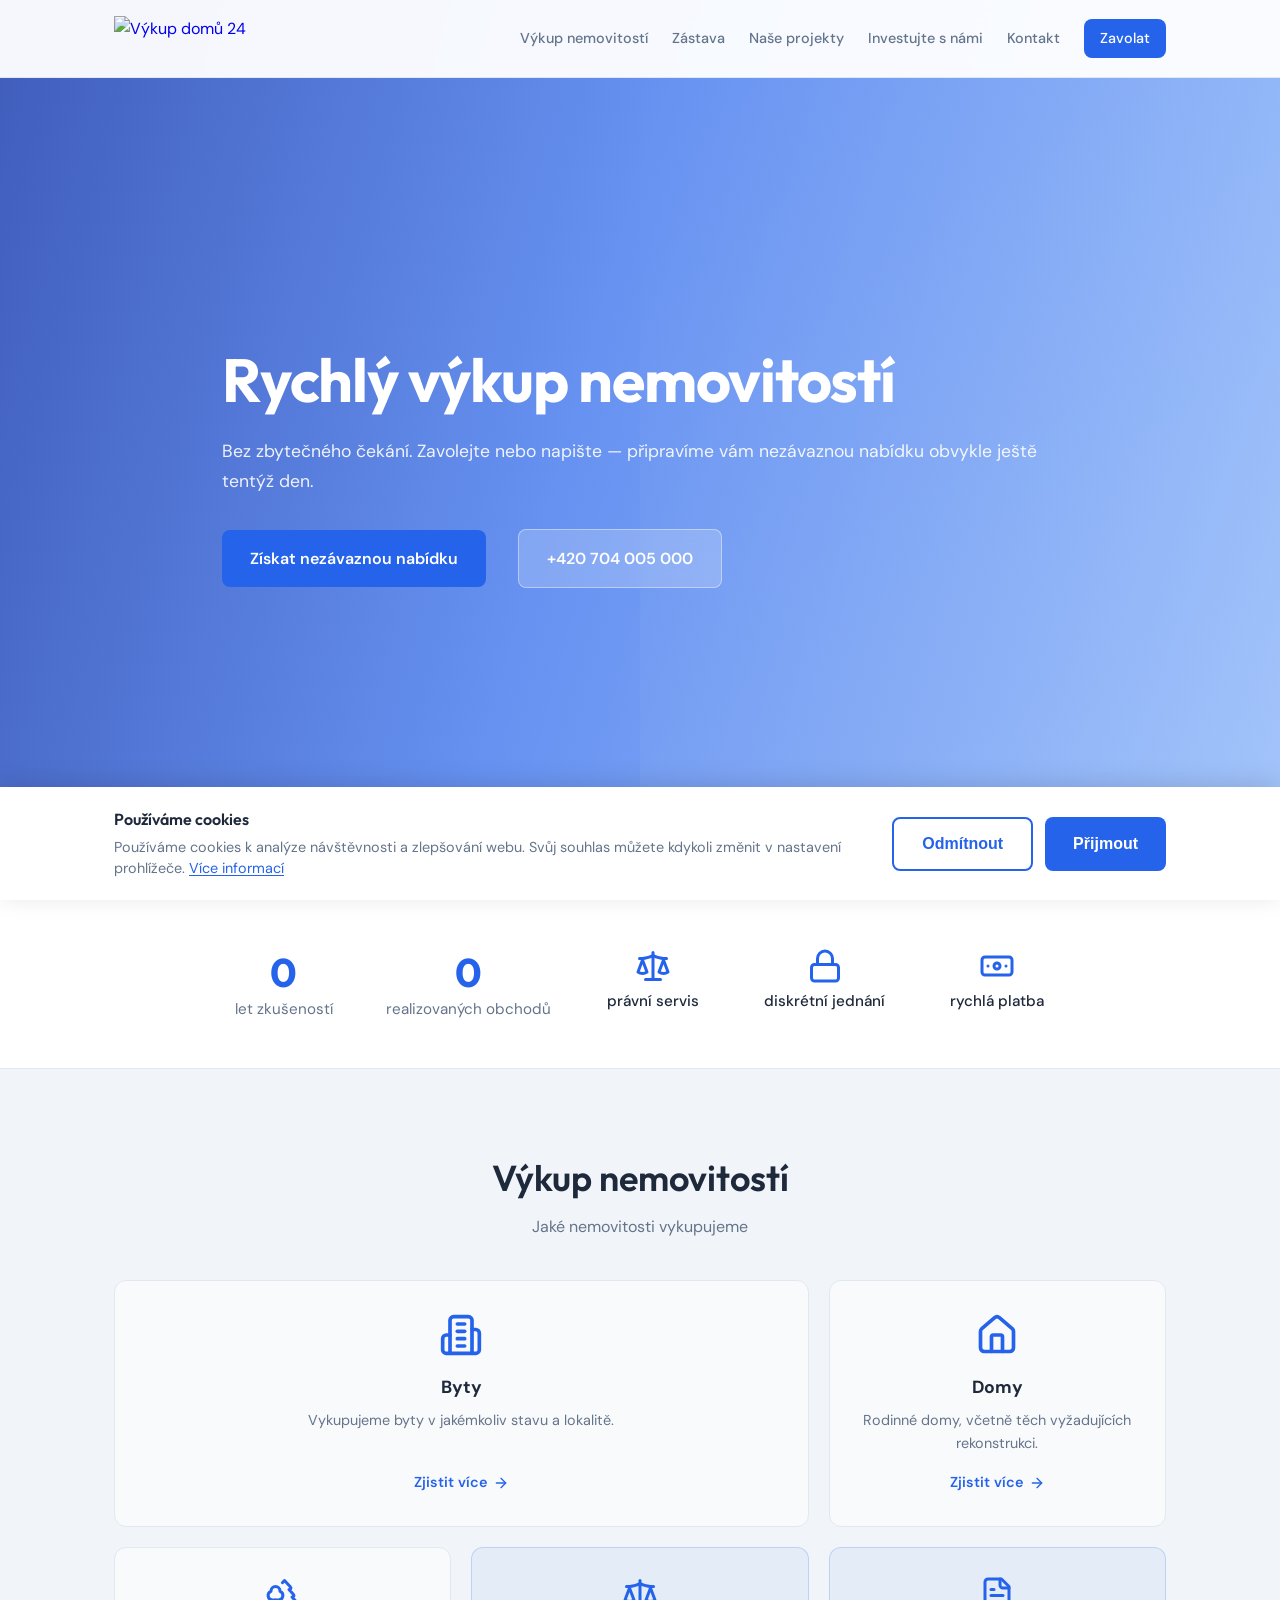
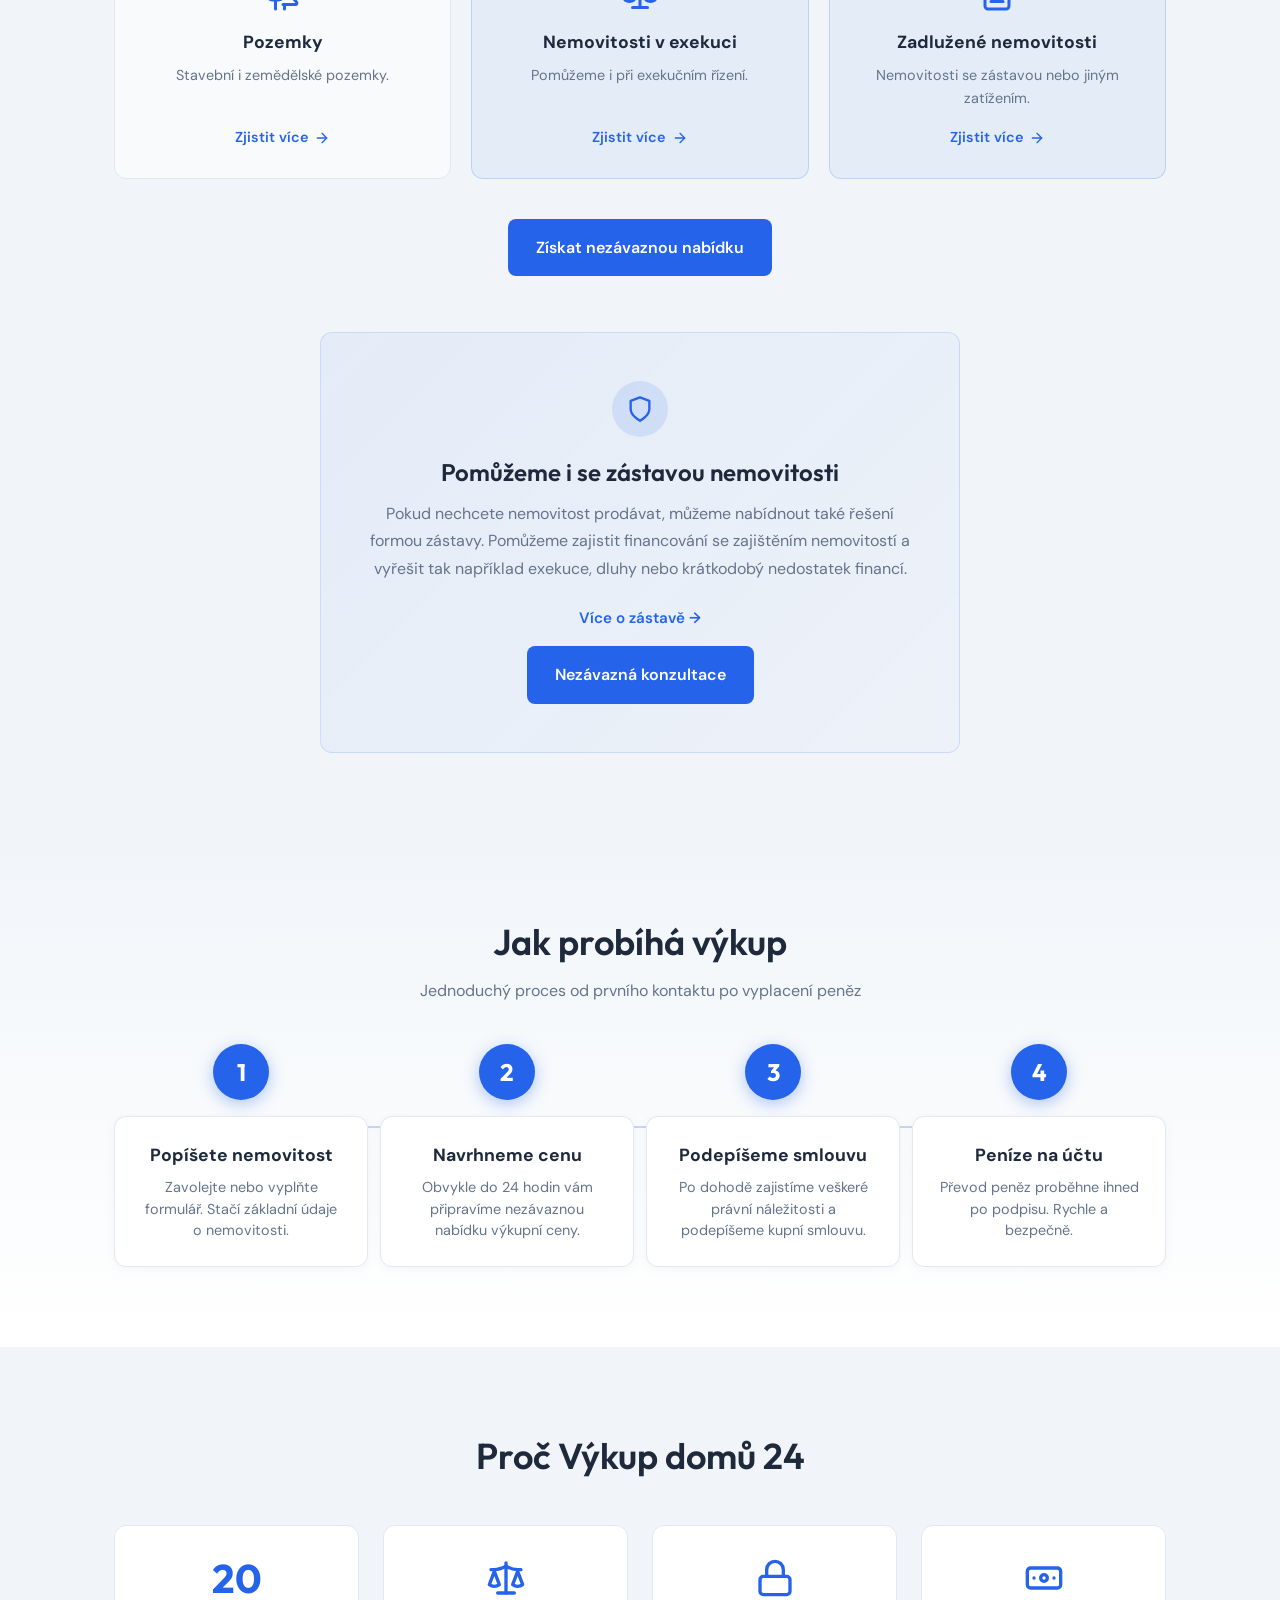
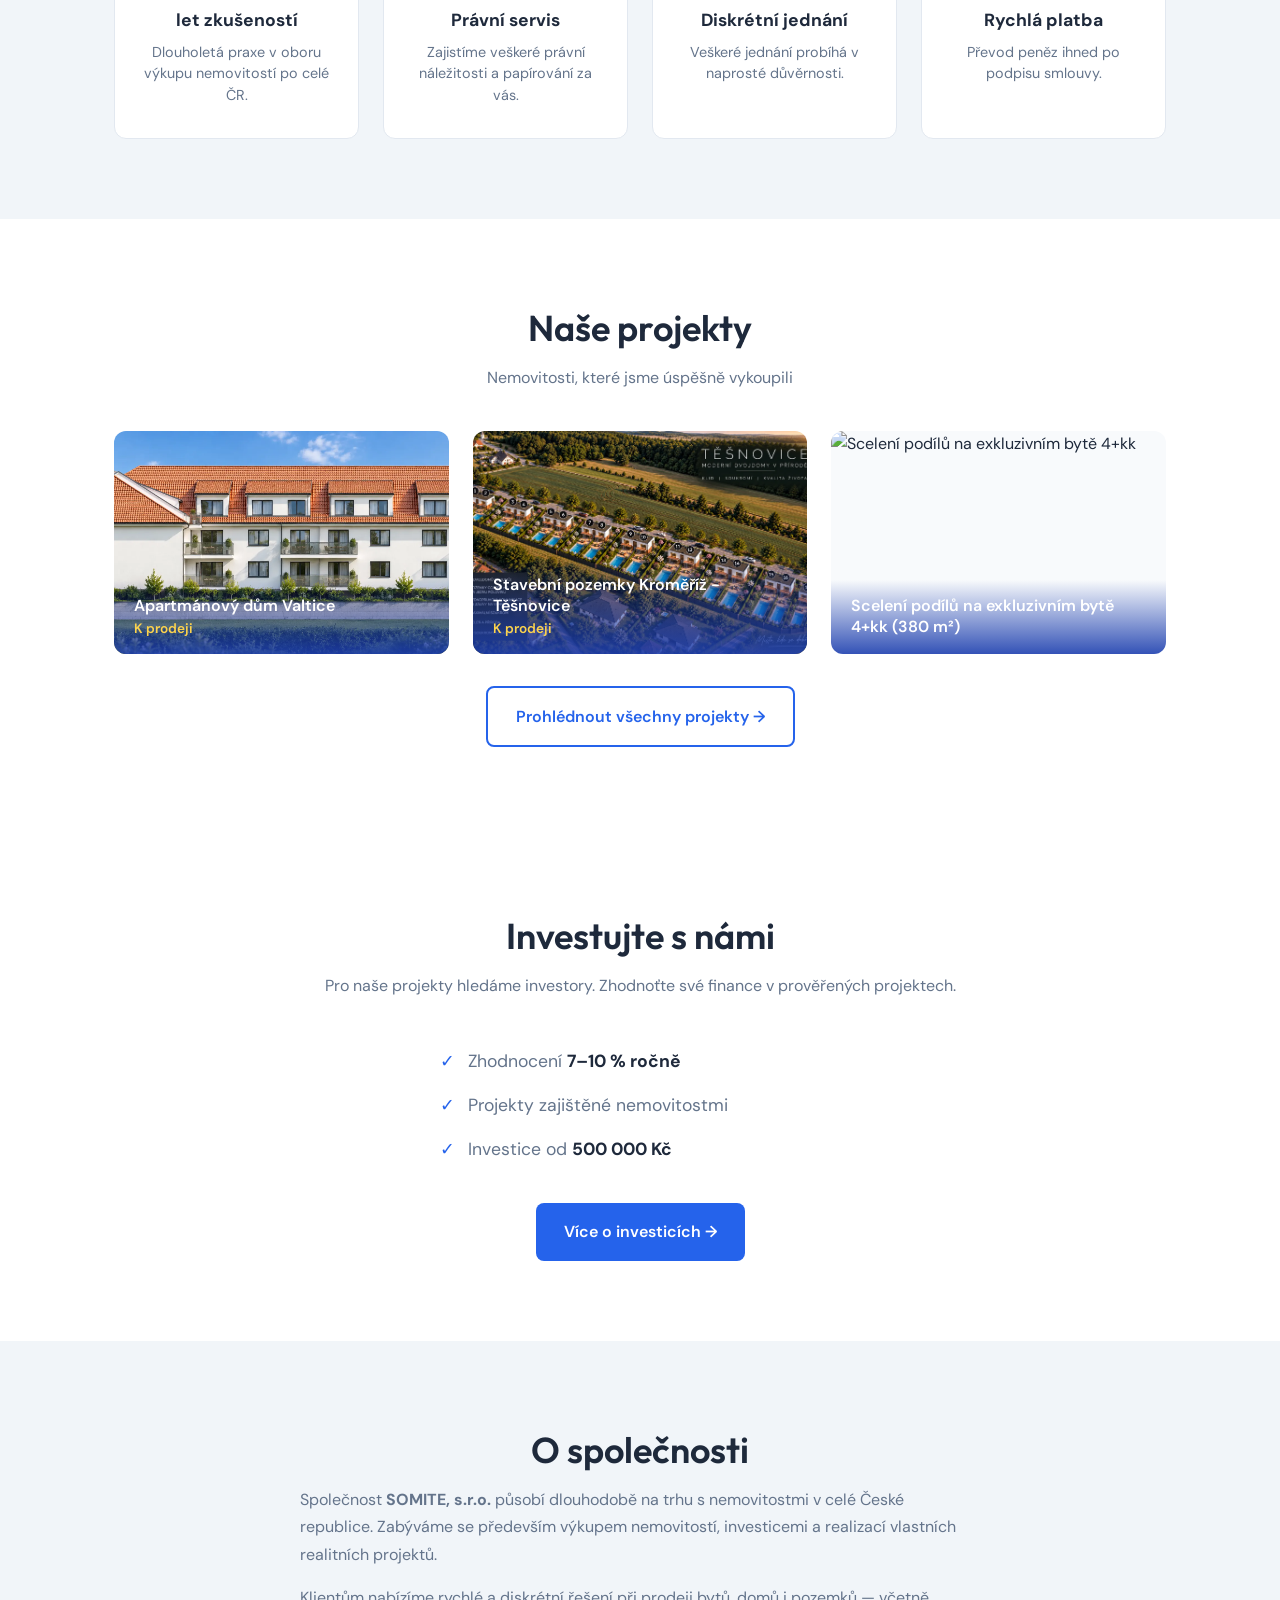
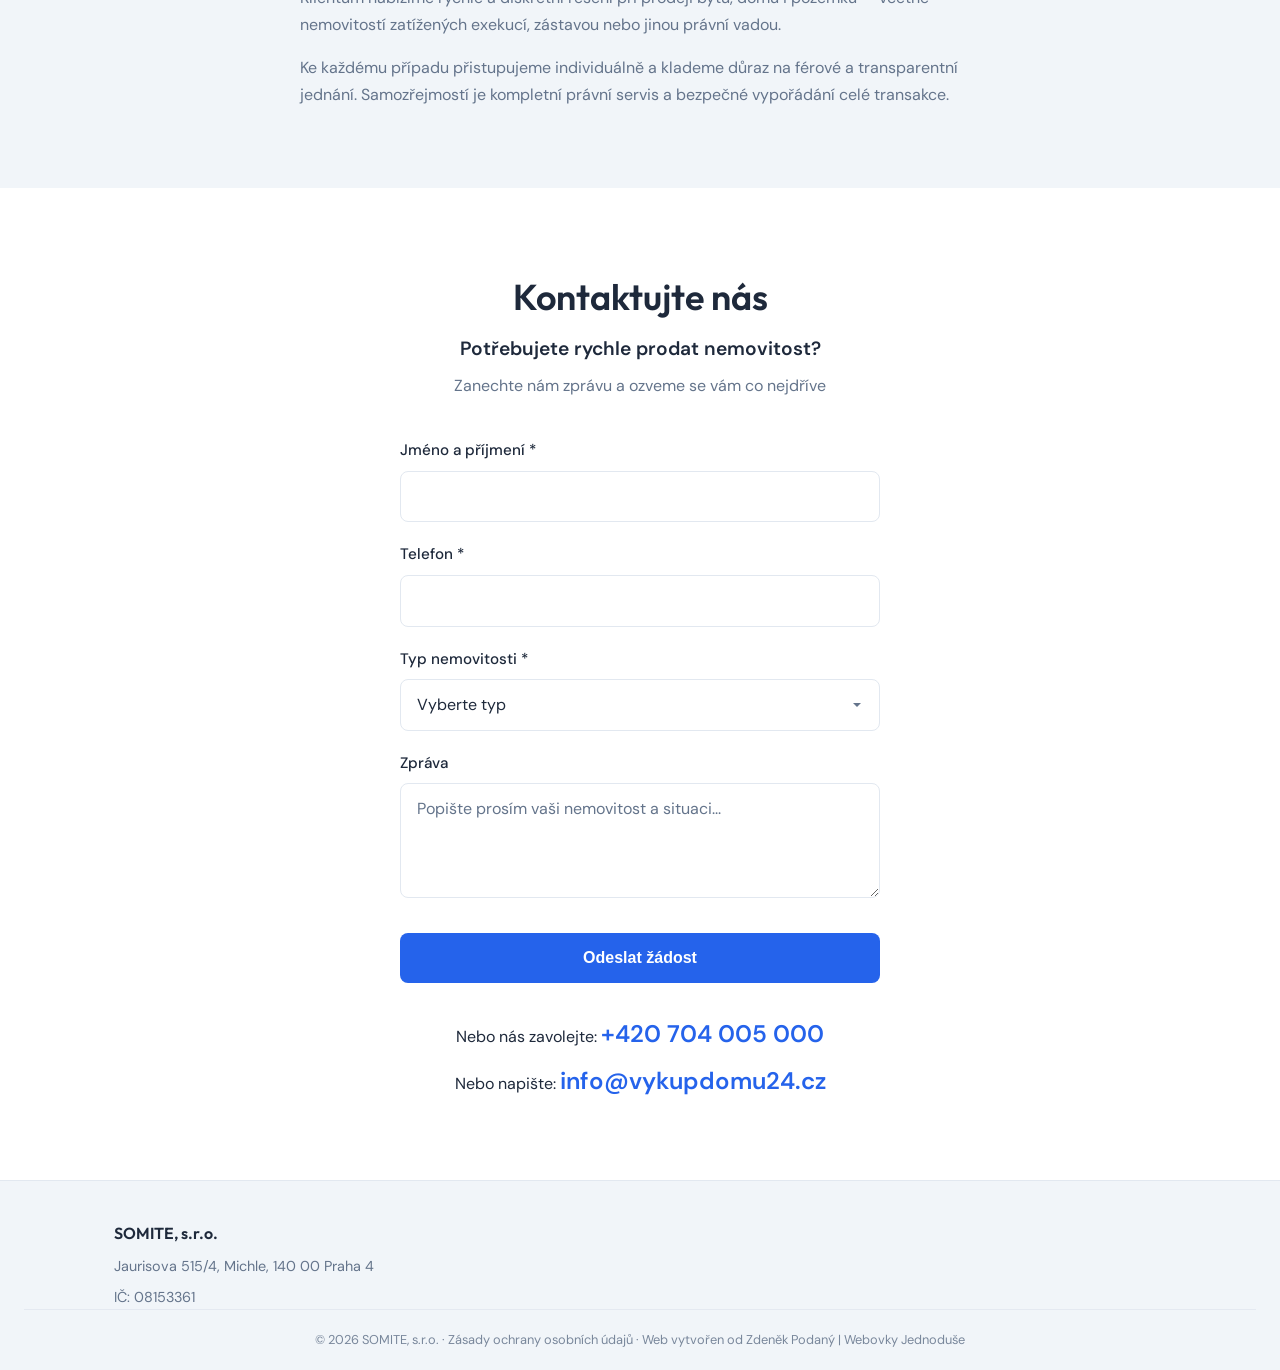
==== index.html @ 60635630 "update new images" ====
<!DOCTYPE html>
<html lang="cs">
<head>
    <meta charset="UTF-8">
    <meta name="viewport" content="width=device-width, initial-scale=1.0">
    <!-- Google tag (gtag.js) -->
    <script async src="https://www.googletagmanager.com/gtag/js?id=G-JQGGBW0WTH"></script>
    <script>
      window.dataLayer = window.dataLayer || [];
      function gtag(){dataLayer.push(arguments);}
      gtag('consent', 'default', { 'analytics_storage': 'denied' });
      gtag('js', new Date());
      gtag('config', 'G-JQGGBW0WTH');
    </script>
    <title>Rychlý výkup nemovitostí | Výkup domů 24</title>
    <meta name="description" content="Rychlý výkup nemovitostí včetně bytů, domů a pozemků. Pomůžeme i s exekucí, zástavou nebo právní vadou. Bez zbytečného čekání. Zavolejte nebo napište — nezávazná nabídka obvykle tentýž den.">
    <meta property="og:type" content="website">
    <meta property="og:title" content="Rychlý výkup nemovitostí | Výkup domů 24">
    <meta property="og:description" content="Rychlý výkup nemovitostí včetně bytů, domů a pozemků. Pomůžeme i s exekucí, zástavou nebo právní vadou. Bez zbytečného čekání.">
    <meta property="og:image" content="https://vykupdomu24.cz/img/og-img-homepage.jpg">
    <meta property="og:url" content="https://vykupdomu24.cz/">
    <meta property="og:site_name" content="Výkup domů 24">
    <meta property="og:locale" content="cs_CZ">
    <link rel="canonical" href="https://vykupdomu24.cz/">
    <link rel="sitemap" type="application/xml" title="Sitemap" href="https://vykupdomu24.cz/sitemap.xml">
    <meta name="robots" content="index, follow">
    <meta name="theme-color" content="#2563eb">
    <meta name="twitter:card" content="summary_large_image">
    <meta name="twitter:title" content="Rychlý výkup nemovitostí | Výkup domů 24">
    <meta name="twitter:description" content="Rychlý výkup nemovitostí včetně bytů, domů a pozemků. Pomůžeme i s exekucí, zástavou nebo právní vadou.">
    <link rel="icon" type="image/svg+xml" href="icon.svg">
    <link rel="icon" type="image/x-icon" href="favicon.ico">
    <link rel="apple-touch-icon" href="apple-touch-icon.png">
    <link rel="preconnect" href="https://fonts.googleapis.com">
    <link rel="preconnect" href="https://fonts.gstatic.com" crossorigin>
    <link href="https://fonts.googleapis.com/css2?family=DM+Sans:ital,opsz,wght@0,9..40,400;0,9..40,500;0,9..40,600;0,9..40,700;1,9..40,400&family=Outfit:wght@500;600;700&display=swap" rel="stylesheet">
    <link rel="stylesheet" href="styles.css">
    <script type="application/ld+json">
    {
        "@context": "https://schema.org",
        "@type": "LocalBusiness",
        "name": "SOMITE, s.r.o.",
        "taxID": "08153361",
        "description": "Rychlý výkup nemovitostí včetně bytů, domů a pozemků. Pomůžeme i s exekucí, zástavou nebo právní vadou.",
        "url": "https://vykupdomu24.cz",
        "email": "info@vykupdomu24.cz",
        "telephone": "+420704005000",
        "address": {
            "@type": "PostalAddress",
            "streetAddress": "Jaurisova 515/4, Michle",
            "addressLocality": "Praha 4",
            "postalCode": "140 00",
            "addressCountry": "CZ"
        },
        "areaServed": "CZ",
        "priceRange": "$$"
    }
    </script>
</head>
<body>
    <div class="nav-overlay" aria-hidden="true"></div>
    <header class="header">
        <div class="container">
            <a href="index.html" class="logo"><img src="img/logo.svg" alt="Výkup domů 24" class="logo-img logo-img--desktop"><img src="img/weblogo-mobile.svg" alt="Výkup domů 24" class="logo-img logo-img--mobile"></a>
            <a href="tel:+420739602598" class="nav-phone-mobile" aria-label="Zavolat">Zavolat</a>
            <button class="nav-burger" aria-label="Otevřít menu" aria-expanded="false">
                <span></span>
                <span></span>
                <span></span>
            </button>
            <nav class="nav">
                <a href="#vykup">Výkup nemovitostí</a>
                <a href="zastava.html">Zástava</a>
                <a href="#projekty">Naše projekty</a>
                <a href="investice.html">Investujte s námi</a>
                <a href="#kontakt">Kontakt</a>
                <a href="tel:+420739602598" class="nav-phone">Zavolat</a>
            </nav>
        </div>
    </header>

    <main>
        <section class="hero">
            <div class="hero-overlay"></div>
            <div class="hero-bg-accent"></div>
            <div class="hero-content">
                <h1 class="hero-claim">Rychlý výkup nemovitostí</h1>
                <p class="hero-subtext">Bez zbytečného čekání. Zavolejte nebo napište — připravíme vám nezávaznou nabídku obvykle ještě tentýž den.</p>
                <div class="hero-cta-group">
                    <a href="#kontakt" class="btn btn-primary">Získat nezávaznou nabídku</a>
                    <a href="tel:+420704005000" class="btn btn-secondary">+420 704 005 000</a>
                </div>
            </div>
            <a href="#vykup" class="hero-scroll" aria-label="Přejít dolů">↓</a>
        </section>

        <section class="trust-stats">
            <div class="container">
                <div class="trust-stats-grid">
                    <div class="trust-stat" data-value="20" data-suffix="">
                        <span class="trust-stat-value"><span class="trust-stat-number">0</span></span>
                        <span class="trust-stat-label">let zkušeností</span>
                    </div>
                    <div class="trust-stat" data-value="500+" data-suffix="+">
                        <span class="trust-stat-value"><span class="trust-stat-number">0</span><span class="trust-stat-suffix"></span></span>
                        <span class="trust-stat-label">realizovaných obchodů</span>
                    </div>
                    <div class="trust-stat trust-stat--icon">
                        <span class="trust-stat-icon"><svg xmlns="http://www.w3.org/2000/svg" width="24" height="24" viewBox="0 0 24 24" fill="none" stroke="currentColor" stroke-width="2" stroke-linecap="round" stroke-linejoin="round"><path d="m16 16 3-8 3 8c-.87.65-1.92 1-3 1s-2.13-.35-3-1Z"/><path d="m2 16 3-8 3 8c-.87.65-1.92 1-3 1s-2.13-.35-3-1Z"/><path d="M7 21h10"/><path d="M12 3v18"/><path d="M3 7h2c2 0 5-1 7-2 2 1 5 2 7 2h2"/></svg></span>
                        <span class="trust-stat-label">právní servis</span>
                    </div>
                    <div class="trust-stat trust-stat--icon">
                        <span class="trust-stat-icon"><svg xmlns="http://www.w3.org/2000/svg" width="24" height="24" viewBox="0 0 24 24" fill="none" stroke="currentColor" stroke-width="2" stroke-linecap="round" stroke-linejoin="round"><rect width="18" height="11" x="3" y="11" rx="2" ry="2"/><path d="M7 11V7a5 5 0 0 1 10 0v4"/></svg></span>
                        <span class="trust-stat-label">diskrétní jednání</span>
                    </div>
                    <div class="trust-stat trust-stat--icon">
                        <span class="trust-stat-icon"><svg xmlns="http://www.w3.org/2000/svg" width="24" height="24" viewBox="0 0 24 24" fill="none" stroke="currentColor" stroke-width="2" stroke-linecap="round" stroke-linejoin="round"><rect width="20" height="12" x="2" y="6" rx="2"/><circle cx="12" cy="12" r="2"/><path d="M6 12h.01M18 12h.01"/></svg></span>
                        <span class="trust-stat-label">rychlá platba</span>
                    </div>
                </div>
            </div>
        </section>

        <section id="vykup" class="section section--alt">
            <div class="container">
                <h2 class="section-title">Výkup nemovitostí</h2>
                <p class="section-subtitle">Jaké nemovitosti vykupujeme</p>
                <div class="property-types">
                    <a href="vykup/byty.html" class="property-card property-card--large">
                        <span class="property-icon"><svg xmlns="http://www.w3.org/2000/svg" width="24" height="24" viewBox="0 0 24 24" fill="none" stroke="currentColor" stroke-width="2" stroke-linecap="round" stroke-linejoin="round"><path d="M6 22V4a2 2 0 0 1 2-2h8a2 2 0 0 1 2 2v18Z"/><path d="M6 12H4a2 2 0 0 0-2 2v6a2 2 0 0 0 2 2h2"/><path d="M18 9h2a2 2 0 0 1 2 2v9a2 2 0 0 1-2 2h-2"/><path d="M10 6h4"/><path d="M10 10h4"/><path d="M10 14h4"/><path d="M10 18h4"/></svg></span>
                        <h3>Byty</h3>
                        <p>Vykupujeme byty v jakémkoliv stavu a lokalitě.</p>
                        <span class="property-card-more">Zjistit více <svg xmlns="http://www.w3.org/2000/svg" width="16" height="16" viewBox="0 0 24 24" fill="none" stroke="currentColor" stroke-width="2" stroke-linecap="round" stroke-linejoin="round"><path d="M5 12h14"/><path d="m12 5 7 7-7 7"/></svg></span>
                    </a>
                    <a href="vykup/domy.html" class="property-card property-card--large">
                        <span class="property-icon"><svg xmlns="http://www.w3.org/2000/svg" width="24" height="24" viewBox="0 0 24 24" fill="none" stroke="currentColor" stroke-width="2" stroke-linecap="round" stroke-linejoin="round"><path d="M15 21v-8a1 1 0 0 0-1-1h-4a1 1 0 0 0-1 1v8"/><path d="M3 10a2 2 0 0 1 .709-1.528l7-5.999a2 2 0 0 1 2.582 0l7 5.999A2 2 0 0 1 21 10v9a2 2 0 0 1-2 2H5a2 2 0 0 1-2-2z"/></svg></span>
                        <h3>Domy</h3>
                        <p>Rodinné domy, včetně těch vyžadujících rekonstrukci.</p>
                        <span class="property-card-more">Zjistit více <svg xmlns="http://www.w3.org/2000/svg" width="16" height="16" viewBox="0 0 24 24" fill="none" stroke="currentColor" stroke-width="2" stroke-linecap="round" stroke-linejoin="round"><path d="M5 12h14"/><path d="m12 5 7 7-7 7"/></svg></span>
                    </a>
                    <a href="vykup/pozemky.html" class="property-card">
                        <span class="property-icon"><svg xmlns="http://www.w3.org/2000/svg" width="24" height="24" viewBox="0 0 24 24" fill="none" stroke="currentColor" stroke-width="2" stroke-linecap="round" stroke-linejoin="round"><path d="M10 10v.2A3 3 0 0 1 8.9 16H5a3 3 0 0 1-1-5.8V10a3 3 0 0 1 6 0Z"/><path d="M7 16v6"/><path d="M13 19v3"/><path d="M12 19h8.3a1 1 0 0 0 .7-1.7L18 14h.3a1 1 0 0 0 .7-1.7L16 9h.2a1 1 0 0 0 .8-1.7L13 3l-1.4 1.5"/></svg></span>
                        <h3>Pozemky</h3>
                        <p>Stavební i zemědělské pozemky.</p>
                        <span class="property-card-more">Zjistit více <svg xmlns="http://www.w3.org/2000/svg" width="16" height="16" viewBox="0 0 24 24" fill="none" stroke="currentColor" stroke-width="2" stroke-linecap="round" stroke-linejoin="round"><path d="M5 12h14"/><path d="m12 5 7 7-7 7"/></svg></span>
                    </a>
                    <a href="vykup/exekuce.html" class="property-card property-card--accent">
                        <span class="property-icon"><svg xmlns="http://www.w3.org/2000/svg" width="24" height="24" viewBox="0 0 24 24" fill="none" stroke="currentColor" stroke-width="2" stroke-linecap="round" stroke-linejoin="round"><path d="m16 16 3-8 3 8c-.87.65-1.92 1-3 1s-2.13-.35-3-1Z"/><path d="m2 16 3-8 3 8c-.87.65-1.92 1-3 1s-2.13-.35-3-1Z"/><path d="M7 21h10"/><path d="M12 3v18"/><path d="M3 7h2c2 0 5-1 7-2 2 1 5 2 7 2h2"/></svg></span>
                        <h3>Nemovitosti v exekuci</h3>
                        <p>Pomůžeme i při exekučním řízení.</p>
                        <span class="property-card-more">Zjistit více <svg xmlns="http://www.w3.org/2000/svg" width="16" height="16" viewBox="0 0 24 24" fill="none" stroke="currentColor" stroke-width="2" stroke-linecap="round" stroke-linejoin="round"><path d="M5 12h14"/><path d="m12 5 7 7-7 7"/></svg></span>
                    </a>
                    <a href="vykup/zadluzené.html" class="property-card property-card--accent">
                        <span class="property-icon"><svg xmlns="http://www.w3.org/2000/svg" width="24" height="24" viewBox="0 0 24 24" fill="none" stroke="currentColor" stroke-width="2" stroke-linecap="round" stroke-linejoin="round"><path d="M15 2H6a2 2 0 0 0-2 2v16a2 2 0 0 0 2 2h12a2 2 0 0 0 2-2V7Z"/><path d="M14 2v4a2 2 0 0 0 2 2h4"/><path d="M10 9H8"/><path d="M16 13H8"/><path d="M16 17H8"/></svg></span>
                        <h3>Zadlužené nemovitosti</h3>
                        <p>Nemovitosti se zástavou nebo jiným zatížením.</p>
                        <span class="property-card-more">Zjistit více <svg xmlns="http://www.w3.org/2000/svg" width="16" height="16" viewBox="0 0 24 24" fill="none" stroke="currentColor" stroke-width="2" stroke-linecap="round" stroke-linejoin="round"><path d="M5 12h14"/><path d="m12 5 7 7-7 7"/></svg></span>
                    </a>
                </div>
                <div class="property-types-cta">
                    <a href="#kontakt" class="btn btn-primary">Získat nezávaznou nabídku</a>
                </div>

                <div id="zastava" class="zastava-callout">
                    <div class="zastava-callout-icon">
                        <svg xmlns="http://www.w3.org/2000/svg" width="32" height="32" viewBox="0 0 24 24" fill="none" stroke="currentColor" stroke-width="2" stroke-linecap="round" stroke-linejoin="round"><path d="M12 22s8-4 8-10V5l-8-3-8 3v7c0 6 8 10 8 10"/></svg>
                    </div>
                    <h3 class="zastava-callout-title">Pomůžeme i se zástavou nemovitosti</h3>
                    <p class="zastava-callout-text">Pokud nechcete nemovitost prodávat, můžeme nabídnout také řešení formou zástavy. Pomůžeme zajistit financování se zajištěním nemovitostí a vyřešit tak například exekuce, dluhy nebo krátkodobý nedostatek financí.</p>
                    <div class="zastava-callout-actions">
                        <a href="zastava.html" class="zastava-callout-link">Více o zástavě →</a>
                        <a href="#kontakt" class="btn btn-primary zastava-callout-cta">Nezávazná konzultace</a>
                    </div>
                </div>
            </div>
        </section>

        <section class="section process-section">
            <div class="container">
                <h2 class="section-title">Jak probíhá výkup</h2>
                <p class="section-subtitle">Jednoduchý proces od prvního kontaktu po vyplacení peněz</p>
                <div class="process-timeline">
                    <div class="process-timeline-step">
                        <div class="process-timeline-number">1</div>
                        <div class="process-timeline-content">
                            <h3>Popíšete nemovitost</h3>
                            <p>Zavolejte nebo vyplňte formulář. Stačí základní údaje o nemovitosti.</p>
                        </div>
                    </div>
                    <div class="process-timeline-connector"></div>
                    <div class="process-timeline-step">
                        <div class="process-timeline-number">2</div>
                        <div class="process-timeline-content">
                            <h3>Navrhneme cenu</h3>
                            <p>Obvykle do 24 hodin vám připravíme nezávaznou nabídku výkupní ceny.</p>
                        </div>
                    </div>
                    <div class="process-timeline-connector"></div>
                    <div class="process-timeline-step">
                        <div class="process-timeline-number">3</div>
                        <div class="process-timeline-content">
                            <h3>Podepíšeme smlouvu</h3>
                            <p>Po dohodě zajistíme veškeré právní náležitosti a podepíšeme kupní smlouvu.</p>
                        </div>
                    </div>
                    <div class="process-timeline-connector"></div>
                    <div class="process-timeline-step">
                        <div class="process-timeline-number">4</div>
                        <div class="process-timeline-content">
                            <h3>Peníze na účtu</h3>
                            <p>Převod peněz proběhne ihned po podpisu. Rychle a bezpečně.</p>
                        </div>
                    </div>
                </div>
            </div>
        </section>

        <section class="section section--alt why-section">
            <div class="container">
                <h2 class="section-title">Proč Výkup domů 24</h2>
                <div class="why-grid">
                    <div class="why-card">
                        <span class="why-number">20</span>
                        <h3>let zkušeností</h3>
                        <p>Dlouholetá praxe v oboru výkupu nemovitostí po celé ČR.</p>
                    </div>
                    <div class="why-card">
                        <span class="why-icon"><svg xmlns="http://www.w3.org/2000/svg" width="24" height="24" viewBox="0 0 24 24" fill="none" stroke="currentColor" stroke-width="2" stroke-linecap="round" stroke-linejoin="round"><path d="m16 16 3-8 3 8c-.87.65-1.92 1-3 1s-2.13-.35-3-1Z"/><path d="m2 16 3-8 3 8c-.87.65-1.92 1-3 1s-2.13-.35-3-1Z"/><path d="M7 21h10"/><path d="M12 3v18"/><path d="M3 7h2c2 0 5-1 7-2 2 1 5 2 7 2h2"/></svg></span>
                        <h3>Právní servis</h3>
                        <p>Zajistíme veškeré právní náležitosti a papírování za vás.</p>
                    </div>
                    <div class="why-card">
                        <span class="why-icon"><svg xmlns="http://www.w3.org/2000/svg" width="24" height="24" viewBox="0 0 24 24" fill="none" stroke="currentColor" stroke-width="2" stroke-linecap="round" stroke-linejoin="round"><rect width="18" height="11" x="3" y="11" rx="2" ry="2"/><path d="M7 11V7a5 5 0 0 1 10 0v4"/></svg></span>
                        <h3>Diskrétní jednání</h3>
                        <p>Veškeré jednání probíhá v naprosté důvěrnosti.</p>
                    </div>
                    <div class="why-card">
                        <span class="why-icon"><svg xmlns="http://www.w3.org/2000/svg" width="24" height="24" viewBox="0 0 24 24" fill="none" stroke="currentColor" stroke-width="2" stroke-linecap="round" stroke-linejoin="round"><rect width="20" height="12" x="2" y="6" rx="2"/><circle cx="12" cy="12" r="2"/><path d="M6 12h.01M18 12h.01"/></svg></span>
                        <h3>Rychlá platba</h3>
                        <p>Převod peněz ihned po podpisu smlouvy.</p>
                    </div>
                </div>
            </div>
        </section>

        <section id="projekty" class="section">
            <div class="container">
                <h2 class="section-title">Naše projekty</h2>
                <p class="section-subtitle">Nemovitosti, které jsme úspěšně vykoupili</p>
                <div class="projects-grid">
                    <a href="projekty.html#projekt5" class="project-card project-card--sale">
                        <img src="img/projects/valtice-1.webp" alt="Apartmánový dům Valtice, k prodeji" class="project-image">
                        <span class="project-card-title">Apartmánový dům Valtice <em>K prodeji</em></span>
                    </a>
                    <a href="projekty.html#projekt3" class="project-card project-card--sale">
                        <img src="img/projects/tesnovice-1.webp" alt="Stavební pozemky Kroměříž - Těšnovice, k prodeji" class="project-image">
                        <span class="project-card-title">Stavební pozemky Kroměříž - Těšnovice <em>K prodeji</em></span>
                    </a>
                    <a href="projekty.html#projekt6" class="project-card">
                        <img src="img/projects/project6A.webp" alt="Scelení podílů na exkluzivním bytě 4+kk" class="project-image">
                        <span class="project-card-title">Scelení podílů na exkluzivním bytě 4+kk (380 m²)</span>
                    </a>
                </div>
                <div class="projects-cta">
                    <a href="projekty.html" class="btn btn-outline">
                        Prohlédnout všechny projekty →
                    </a>
                </div>
            </div>
        </section>

        <section id="investice" class="section">
            <div class="container">
                <h2 class="section-title">Investujte s námi</h2>
                <p class="section-subtitle">Pro naše projekty hledáme investory. Zhodnoťte své finance v prověřených projektech.</p>
                <ul class="invest-teaser">
                    <li>Zhodnocení <strong>7–10&nbsp;% ročně</strong></li>
                    <li>Projekty zajištěné nemovitostmi</li>
                    <li>Investice od <strong>500&nbsp;000&nbsp;Kč</strong></li>
                </ul>
                <div class="invest-preview-cta">
                    <a href="investice.html" class="btn btn-primary">Více o investicích →</a>
                </div>
            </div>
        </section>

        <section id="o-spolecnosti" class="section section--alt">
            <div class="container">
                <h2 class="section-title">O společnosti</h2>
                <div class="about-content">
                    <div class="about-text">
                        <p>Společnost <strong>SOMITE, s.r.o.</strong> působí dlouhodobě na trhu s nemovitostmi v celé České republice. Zabýváme se především výkupem nemovitostí, investicemi a realizací vlastních realitních projektů.</p>
                        <p>Klientům nabízíme rychlé a diskrétní řešení při prodeji bytů, domů i pozemků — včetně nemovitostí zatížených exekucí, zástavou nebo jinou právní vadou.</p>
                        <p>Ke každému případu přistupujeme individuálně a klademe důraz na férové a transparentní jednání. Samozřejmostí je kompletní právní servis a bezpečné vypořádání celé transakce.</p>
                    </div>
                </div>
            </div>
        </section>

        <section id="kontakt" class="section">
            <div class="container">
                <h2 class="section-title">Kontaktujte nás</h2>
                <p class="section-subtitle section-subtitle--lead">Potřebujete rychle prodat nemovitost?</p>
                <p class="section-subtitle">Zanechte nám zprávu a ozveme se vám co nejdříve</p>
                <div class="contact-form-wrapper">
                <form class="contact-form" id="contactForm" action="https://formspree.io/f/xlgppbvr" method="POST">
                    <div class="form-group">
                        <label for="name">Jméno a příjmení *</label>
                        <input type="text" id="name" name="name" required>
                    </div>
                    <div class="form-group">
                        <label for="phone">Telefon *</label>
                        <input type="tel" id="phone" name="phone" required>
                    </div>
                    <div class="form-group">
                        <label for="propertyType">Typ nemovitosti *</label>
                        <select id="propertyType" name="propertyType" required>
                            <option value="">Vyberte typ</option>
                            <option value="byt">Byt</option>
                            <option value="dum">Dům</option>
                            <option value="pozemek">Pozemek</option>
                            <option value="exekuce">Nemovitost v exekuci</option>
                            <option value="zadluzena">Zadlužená nemovitost</option>
                            <option value="jine">Jiné</option>
                        </select>
                    </div>
                    <div class="form-group">
                        <label for="message">Zpráva</label>
                        <textarea id="message" name="message" rows="4" placeholder="Popište prosím vaši nemovitost a situaci..."></textarea>
                    </div>
                    <button type="submit" class="btn btn-primary">Odeslat žádost</button>
                </form>
                </div>
                <div class="contact-options">
                    <p class="contact-phone">Nebo nás zavolejte: <a href="tel:+420704005000">+420 704 005 000</a></p>
                    <p class="contact-email">Nebo napište: <a href="mailto:info@vykupdomu24.cz">info@vykupdomu24.cz</a></p>
                </div>
            </div>
        </section>
    </main>

    <footer class="footer">
        <div class="container footer-inner">
            <div class="footer-company">
                <p class="footer-name">SOMITE, s.r.o.</p>
                <address class="footer-address">
                    <a href="https://www.google.com/maps/search/?api=1&query=Jaurisova+515%2F4%2C+140+00+Praha+4" target="_blank" rel="noopener noreferrer" title="Zobrazit na mapě">Jaurisova 515/4, Michle, 140 00 Praha 4</a>
                </address>
                <p class="footer-id">IČ: <a href="https://ares.gov.cz/ekonomicke-subjekty/res/08153361" target="_blank" rel="noopener noreferrer" title="Ověřit v registru ARES">08153361</a></p>
            </div>
        </div>
        <p class="footer-bottom">© 2026 SOMITE, s.r.o. · <a href="soukromi.html">Zásady ochrany osobních údajů</a> · <a href="https://zdenekpodany.cz" target="_blank" rel="noopener noreferrer">Web vytvořen od Zdeněk Podaný | Webovky Jednoduše</a></p>
    </footer>

    <div id="cookieBar" class="cookie-bar" role="dialog" aria-labelledby="cookieBarTitle" aria-describedby="cookieBarDesc" aria-live="polite">
        <div class="cookie-bar-inner container">
            <div class="cookie-bar-content">
                <h2 id="cookieBarTitle" class="cookie-bar-title">Používáme cookies</h2>
                <p id="cookieBarDesc" class="cookie-bar-text">Používáme cookies k analýze návštěvnosti a zlepšování webu. Svůj souhlas můžete kdykoli změnit v nastavení prohlížeče. <a href="soukromi.html">Více informací</a></p>
            </div>
            <div class="cookie-bar-actions">
                <button type="button" class="btn btn-outline cookie-bar-btn" data-action="reject" aria-label="Odmítnout cookies">Odmítnout</button>
                <button type="button" class="btn btn-primary cookie-bar-btn" data-action="accept" aria-label="Přijmout cookies">Přijmout</button>
            </div>
        </div>
    </div>

    <script src="script.js"></script>
</body>
</html>
---- styles.css ----
/* Reset & Base */
*, *::before, *::after {
    box-sizing: border-box;
    margin: 0;
    padding: 0;
}

html {
    scroll-behavior: smooth;
}

:root {
    --color-bg: #ffffff;
    --color-surface: #f8fafc;
    --color-surface-alt: #f1f5f9;
    --color-text: #1e293b;
    --color-text-muted: #64748b;
    --color-accent: #2563eb;
    --color-accent-hover: #1d4ed8;
    --color-border: #e2e8f0;
    --font-sans: 'DM Sans', system-ui, sans-serif;
    --font-display: 'Outfit', var(--font-sans);
    --radius: 12px;
    --radius-sm: 8px;
}

body {
    font-family: var(--font-sans);
    line-height: 1.6;
    color: var(--color-text);
    background: var(--color-bg);
}

.container {
    max-width: 1100px;
    margin: 0 auto;
    padding: 0 1.5rem;
}

/* Header */
.header {
    position: fixed;
    top: 0;
    left: 0;
    right: 0;
    background: rgba(255, 255, 255, 0.95);
    backdrop-filter: blur(12px);
    -webkit-backdrop-filter: blur(12px);
    border-bottom: 1px solid var(--color-border);
    z-index: 100;
}

.header .container {
    display: flex;
    justify-content: space-between;
    align-items: center;
    flex-wrap: wrap;
    gap: 1rem;
    padding-top: 1rem;
    padding-bottom: 1rem;
}

.logo {
    display: flex;
    align-items: center;
    text-decoration: none;
    flex-shrink: 0;
}

.logo-img {
    height: 2.8rem;
    width: auto;
    display: block;
}

.logo-img--mobile {
    display: none;
}

@media (max-width: 640px) {
    .logo-img--desktop {
        display: none;
    }

    .logo-img--mobile {
        display: block;
    }
}

.nav {
    display: flex;
    flex-wrap: wrap;
    gap: 1.5rem;
    align-items: center;
}

.nav a {
    color: var(--color-text-muted);
    text-decoration: none;
    font-size: 0.9rem;
    font-weight: 500;
    transition: color 0.2s;
}

.nav a:hover {
    color: var(--color-accent);
}

.nav a.nav-active {
    color: var(--color-accent);
}

.nav-phone {
    padding: 0.5rem 1rem;
    background: var(--color-accent);
    color: #fff !important;
    border-radius: var(--radius-sm);
    font-weight: 600;
    white-space: nowrap;
    flex-shrink: 0;
}

.nav-phone:hover {
    background: var(--color-accent-hover);
}

.nav-phone-mobile {
    display: none;
}

.nav-burger {
    display: none;
    flex-direction: column;
    justify-content: center;
    gap: 5px;
    width: 44px;
    height: 44px;
    padding: 10px;
    background: none;
    border: none;
    cursor: pointer;
    z-index: 101;
}

.nav-burger span {
    display: block;
    width: 22px;
    height: 2px;
    background: var(--color-text);
    transition: transform 0.3s, opacity 0.3s;
}

.nav-burger[aria-expanded="true"] span:nth-child(1) {
    transform: translateY(7px) rotate(45deg);
}

.nav-burger[aria-expanded="true"] span:nth-child(2) {
    opacity: 0;
}

.nav-burger[aria-expanded="true"] span:nth-child(3) {
    transform: translateY(-7px) rotate(-45deg);
}

@media (max-width: 900px) {
    .nav-burger {
        display: flex;
    }

    .nav-phone-mobile {
        display: inline-flex;
        align-items: center;
        padding: 0.5rem 0.9rem;
        background: var(--color-accent);
        color: #fff !important;
        border-radius: var(--radius-sm);
        font-size: 0.9rem;
        font-weight: 600;
        text-decoration: none;
        white-space: nowrap;
        flex-shrink: 0;
        transition: background 0.2s;
    }

    .nav-phone-mobile:hover {
        background: var(--color-accent-hover);
    }

    .nav {
        position: fixed;
        top: 0;
        right: 0;
        width: 280px;
        max-width: 85vw;
        height: 100vh;
        background: #fff;
        flex-direction: column;
        justify-content: flex-start;
        align-items: stretch;
        gap: 0;
        padding: 5rem 1.5rem 2rem;
        box-shadow: -4px 0 24px rgba(0, 0, 0, 0.1);
        transform: translateX(100%);
        transition: transform 0.3s ease;
        z-index: 100;
        overflow-y: auto;
    }

    body.nav-open .nav {
        transform: translateX(0);
    }

    .nav a {
        padding: 1rem 0;
        border-bottom: 1px solid var(--color-border);
        font-size: 1rem;
    }

    .nav-phone {
        margin-top: 1rem;
        text-align: center;
        justify-content: center;
    }

    body.nav-open .nav-overlay {
        opacity: 1;
        pointer-events: auto;
    }
}

.nav-overlay {
    display: none;
    position: fixed;
    inset: 0;
    background: rgba(0, 0, 0, 0.4);
    z-index: 99;
    opacity: 0;
    pointer-events: none;
    transition: opacity 0.3s;
}

@media (max-width: 900px) {
    .nav-overlay {
        display: block;
    }
}

@media (min-width: 901px) {
    .nav-overlay {
        display: none !important;
    }
}

/* Hero */
.hero {
    position: relative;
    min-height: max(100vh, 560px);
    min-height: max(100dvh, 560px);
    display: flex;
    align-items: center;
    justify-content: center;
    padding: 6rem 3rem 4rem;
    margin-top: 0;
    overflow: hidden;
}

.hero::before {
    content: '';
    position: absolute;
    inset: 0;
    background: url('img/hero.webp') center 40% / cover no-repeat;
    z-index: 0;
}

.hero-overlay {
    position: absolute;
    inset: 0;
    background: linear-gradient(
        105deg,
        rgba(30, 64, 175, 0.85) 0%,
        rgba(37, 99, 235, 0.7) 45%,
        rgba(59, 130, 246, 0.5) 100%
    );
    z-index: 1;
}

.hero-bg-accent {
    position: absolute;
    top: 0;
    right: 0;
    width: 50%;
    height: 100%;
    background: linear-gradient(
        135deg,
        transparent 0%,
        rgba(255, 255, 255, 0.08) 100%
    );
    z-index: 1;
    pointer-events: none;
}

.hero-content {
    position: relative;
    z-index: 2;
    max-width: 900px;
    width: 100%;
    padding: 0 2rem;
    animation: heroFadeIn 0.8s ease-out;
}

@keyframes heroFadeIn {
    from {
        opacity: 0;
        transform: translateY(20px);
    }
    to {
        opacity: 1;
        transform: translateY(0);
    }
}

.hero-badge {
    display: inline-block;
    padding: 0.4rem 1rem;
    background: rgba(255, 255, 255, 0.25);
    color: #fff;
    font-size: 0.8rem;
    font-weight: 600;
    letter-spacing: 0.05em;
    text-transform: uppercase;
    border-radius: 100px;
    margin-bottom: 1.5rem;
    border: 1px solid rgba(255, 255, 255, 0.4);
}

.hero-claim {
    font-family: var(--font-display);
    font-size: clamp(2.3rem, 5.8vw, 3.8rem);
    font-weight: 700;
    color: #fff;
    line-height: 1.2;
    margin-bottom: 1.25rem;
    letter-spacing: -0.02em;
}

.hero-claim em {
    font-style: italic;
    color: rgba(255, 255, 255, 0.95);
}

.hero-subtext {
    font-size: 1.1rem;
    color: rgba(255, 255, 255, 0.9);
    line-height: 1.7;
    margin-bottom: 2rem;
}

.hero-cta-group {
    display: flex;
    flex-wrap: wrap;
    gap: 2rem;
    align-items: center;
}


.hero-scroll {
    position: absolute;
    bottom: 2rem;
    left: 50%;
    transform: translateX(-50%);
    color: rgba(255, 255, 255, 0.8);
    font-size: 1.25rem;
    text-decoration: none;
    transition: color 0.2s;
    animation: scrollBounce 2s ease-in-out infinite;
}

.hero-scroll:hover {
    color: #fff;
}

@keyframes scrollBounce {
    0%, 100% { transform: translateX(-50%) translateY(0); }
    50% { transform: translateX(-50%) translateY(6px); }
}

/* Trust stats */
.trust-stats {
    padding: 3rem 0;
    background: #fff;
    border-bottom: 1px solid var(--color-border);
}

.trust-stats-grid {
    display: flex;
    flex-wrap: wrap;
    justify-content: center;
    gap: 2rem;
}

.trust-stat {
    display: flex;
    flex-direction: column;
    align-items: center;
    text-align: center;
    min-width: 140px;
}

.trust-stat-value {
    display: block;
    font-family: var(--font-display);
    font-size: 2.5rem;
    font-weight: 700;
    color: var(--color-accent);
    line-height: 1.2;
    margin-bottom: 0.25rem;
}

.trust-stat-number {
    display: inline;
}

.trust-stat-suffix {
    display: inline;
}

.trust-stat-label {
    font-size: 0.95rem;
    color: var(--color-text-muted);
    line-height: 1.3;
}

.trust-stat--icon .trust-stat-icon {
    display: flex;
    align-items: center;
    justify-content: center;
    margin-bottom: 0.5rem;
    color: var(--color-accent);
}

.trust-stat--icon .trust-stat-icon svg {
    width: 2.25rem;
    height: 2.25rem;
}

.trust-stat--icon .trust-stat-label {
    font-size: 0.95rem;
    color: var(--color-text);
    font-weight: 500;
}

@media (max-width: 640px) {
    .trust-stats-grid {
        gap: 1.5rem;
    }

    .trust-stat-value {
        font-size: 2rem;
    }
}

/* Buttons */
.btn {
    display: inline-block;
    padding: 1rem 1.75rem;
    font-size: 1rem;
    font-weight: 600;
    text-decoration: none;
    border-radius: var(--radius-sm);
    transition: all 0.25s ease;
    cursor: pointer;
    border: none;
}

.btn-primary {
    background: var(--color-accent);
    color: #fff;
}

.btn-primary:hover {
    background: var(--color-accent-hover);
    transform: translateY(-2px);
    box-shadow: 0 8px 24px rgba(37, 99, 235, 0.35);
}

.btn-secondary {
    background: rgba(255, 255, 255, 0.2);
    backdrop-filter: blur(10px);
    -webkit-backdrop-filter: blur(10px);
    color: #fff;
    border: 1px solid rgba(255, 255, 255, 0.4);
}

.btn-secondary:hover {
    background: rgba(255, 255, 255, 0.3);
    border-color: rgba(255, 255, 255, 0.6);
    color: #fff;
    transform: translateY(-2px);
}

.btn-outline {
    background: transparent;
    color: var(--color-accent);
    border: 2px solid var(--color-accent);
}

.btn-outline:hover {
    background: var(--color-accent);
    color: #fff;
    border-color: var(--color-accent);
    transform: translateY(-2px);
    box-shadow: 0 8px 24px rgba(37, 99, 235, 0.25);
}

/* Sections */
.section {
    padding: 5rem 0;
}

.section--alt {
    background: var(--color-surface-alt);
}

.section-title {
    font-family: var(--font-display);
    font-size: clamp(1.75rem, 3vw, 2.25rem);
    font-weight: 600;
    color: var(--color-text);
    text-align: center;
    margin-bottom: 0.5rem;
}

.section-subtitle {
    text-align: center;
    color: var(--color-text-muted);
    margin-bottom: 2.5rem;
    font-size: 1rem;
}

.section-subtitle--lead {
    font-size: 1.2rem;
    font-weight: 600;
    color: var(--color-text);
    margin-bottom: 0.5rem;
}

/* Process Steps */
.process-steps {
    display: flex;
    flex-wrap: wrap;
    justify-content: center;
    align-items: stretch;
    gap: 0.5rem;
    margin-top: 2.5rem;
}

.process-step {
    flex: 1 1 200px;
    max-width: 240px;
    background: var(--color-surface);
    padding: 1.75rem;
    border-radius: var(--radius);
    border: 1px solid var(--color-border);
    text-align: center;
    transition: transform 0.2s, border-color 0.2s;
}

.process-step:hover {
    transform: translateY(-2px);
    border-color: rgba(37, 99, 235, 0.3);
}

.process-number {
    display: inline-flex;
    align-items: center;
    justify-content: center;
    width: 2.25rem;
    height: 2.25rem;
    background: var(--color-accent);
    color: #fff;
    border-radius: 50%;
    font-weight: 700;
    font-size: 0.9rem;
    margin-bottom: 1rem;
}

.process-step h3 {
    font-size: 1.05rem;
    color: var(--color-text);
    margin-bottom: 0.5rem;
}

.process-step p {
    font-size: 0.9rem;
    color: var(--color-text-muted);
}

.process-arrow {
    display: flex;
    align-items: center;
    color: var(--color-text-muted);
    font-size: 1.25rem;
    font-weight: 300;
    opacity: 0.5;
}

@media (max-width: 768px) {
    .process-arrow {
        display: none;
    }
}

/* Property Types */
.property-types {
    display: grid;
    grid-template-columns: repeat(2, 1fr);
    grid-template-rows: auto auto;
    gap: 1.25rem;
    margin-top: 2.5rem;
}

.property-card {
    display: flex;
    flex-direction: column;
    align-items: center;
    background: var(--color-surface);
    padding: 1.75rem;
    border-radius: var(--radius);
    border: 1px solid var(--color-border);
    text-align: center;
    transition: border-color 0.2s;
    text-decoration: none;
    color: inherit;
}

.property-card--large {
    padding: 2rem;
}

.property-card--large .property-icon svg {
    width: 2.75rem;
    height: 2.75rem;
}

.property-card--large h3 {
    font-size: 1.25rem;
}

.property-card--large p {
    font-size: 1rem;
}

.property-card--accent {
    background: rgba(37, 99, 235, 0.06);
    border-color: rgba(37, 99, 235, 0.2);
}

.property-card--accent:hover {
    border-color: rgba(37, 99, 235, 0.4);
    background: rgba(37, 99, 235, 0.08);
}

.property-card--accent h3 {
    color: var(--color-accent);
}

.property-card:hover {
    border-color: rgba(37, 99, 235, 0.25);
}

.property-icon {
    display: flex;
    align-items: center;
    justify-content: center;
    margin-bottom: 1rem;
    color: var(--color-accent);
}

.property-icon svg {
    width: 2.25rem;
    height: 2.25rem;
}

.property-card h3 {
    font-size: 1.1rem;
    color: var(--color-text);
    margin-bottom: 0.5rem;
}

.property-card p {
    font-size: 0.9rem;
    color: var(--color-text-muted);
}

.property-card-more {
    display: inline-flex;
    align-items: center;
    gap: 0.35rem;
    margin-top: auto;
    padding-top: 1rem;
    font-size: 0.9rem;
    font-weight: 600;
    color: var(--color-accent);
    transition: gap 0.2s;
}

.property-card-more svg {
    flex-shrink: 0;
}

.property-card:hover .property-card-more {
    gap: 0.5rem;
}

@media (min-width: 768px) {
    .property-types {
        grid-template-columns: 1fr 1fr 1fr;
        grid-template-rows: auto auto;
    }

    .property-card--large {
        grid-column: span 1;
    }

    .property-card--large:first-child {
        grid-column: span 2;
    }
}

@media (max-width: 767px) {
    .property-types {
        grid-template-columns: 1fr;
    }
}

.property-types-cta {
    text-align: center;
    margin-top: 2.5rem;
}

/* Zástava callout */
.zastava-callout {
    scroll-margin-top: 80px;
    margin-top: 3.5rem;
    padding: 2.5rem 2rem;
    background: linear-gradient(135deg, rgba(37, 99, 235, 0.06) 0%, rgba(37, 99, 235, 0.02) 100%);
    border: 1px solid rgba(37, 99, 235, 0.15);
    border-radius: var(--radius);
    text-align: center;
    max-width: 640px;
    margin-left: auto;
    margin-right: auto;
}

.zastava-callout-icon {
    display: inline-flex;
    align-items: center;
    justify-content: center;
    width: 3.5rem;
    height: 3.5rem;
    background: rgba(37, 99, 235, 0.12);
    color: var(--color-accent);
    border-radius: 50%;
    margin-bottom: 1.25rem;
}

.zastava-callout-icon svg {
    width: 1.75rem;
    height: 1.75rem;
}

.zastava-callout-title {
    font-family: var(--font-display);
    font-size: 1.35rem;
    font-weight: 600;
    color: var(--color-text);
    margin-bottom: 0.75rem;
    line-height: 1.3;
}

.zastava-callout-text {
    font-size: 1rem;
    color: var(--color-text-muted);
    line-height: 1.7;
    margin-bottom: 1.5rem;
}

.zastava-callout-actions {
    display: flex;
    flex-direction: column;
    align-items: center;
    gap: 1rem;
}

.zastava-callout-link {
    font-size: 0.95rem;
    font-weight: 600;
    color: var(--color-accent);
    text-decoration: none;
    transition: color 0.2s;
}

.zastava-callout-link:hover {
    color: var(--color-accent-hover);
}

.zastava-callout-cta {
    display: inline-block;
}

@media (min-width: 640px) {
    .zastava-callout {
        padding: 3rem 2.5rem;
    }

    .zastava-callout-title {
        font-size: 1.5rem;
    }
}

/* Process timeline */
.process-section {
    background: linear-gradient(180deg, var(--color-surface-alt) 0%, #fff 100%);
}

.process-timeline {
    display: flex;
    flex-wrap: nowrap;
    justify-content: center;
    align-items: stretch;
    gap: 0;
    margin-top: 2.5rem;
}

.process-timeline-step {
    display: flex;
    flex-direction: column;
    align-items: center;
    flex: 1 1 0;
    min-width: 0;
    position: relative;
}

.process-timeline-number {
    width: 3.5rem;
    height: 3.5rem;
    display: flex;
    align-items: center;
    justify-content: center;
    background: var(--color-accent);
    color: #fff;
    font-family: var(--font-display);
    font-size: 1.5rem;
    font-weight: 700;
    border-radius: 50%;
    box-shadow: 0 4px 16px rgba(37, 99, 235, 0.35);
    margin-bottom: 1rem;
    flex-shrink: 0;
}

.process-timeline-content {
    background: #fff;
    padding: 1.5rem;
    border-radius: var(--radius);
    border: 1px solid var(--color-border);
    box-shadow: 0 2px 12px rgba(0, 0, 0, 0.04);
    text-align: center;
    transition: transform 0.2s, box-shadow 0.2s;
}

.process-timeline-step:hover .process-timeline-content {
    transform: translateY(-4px);
    box-shadow: 0 8px 24px rgba(37, 99, 235, 0.12);
}

.process-timeline-content h3 {
    font-size: 1.1rem;
    color: var(--color-text);
    margin-bottom: 0.5rem;
}

.process-timeline-content p {
    font-size: 0.9rem;
    color: var(--color-text-muted);
    line-height: 1.5;
}

.process-timeline-connector {
    width: 0.75rem;
    min-width: 0.75rem;
    flex-shrink: 0;
    align-self: center;
    border-top: 2px dashed rgba(37, 99, 235, 0.25);
    margin-top: -3.5rem;
}

@media (max-width: 1000px) {
    .process-timeline {
        flex-direction: column;
        align-items: center;
        gap: 1.5rem;
    }

    .process-timeline-connector {
        width: 0;
        min-width: 0;
        height: 1.5rem;
        border-top: none;
        border-left: 2px dashed rgba(37, 99, 235, 0.3);
        margin: 0;
    }

    .process-timeline-step {
        max-width: 320px;
    }
}

/* Why Výkup domů 24 */
.why-grid {
    display: grid;
    grid-template-columns: repeat(4, 1fr);
    gap: 1.5rem;
    margin-top: 2.5rem;
}

.why-card {
    background: #fff;
    padding: 2rem 1.5rem;
    border-radius: var(--radius);
    border: 1px solid var(--color-border);
    text-align: center;
    transition: transform 0.2s, box-shadow 0.2s;
}

.why-card:hover {
    transform: translateY(-4px);
    box-shadow: 0 8px 24px rgba(37, 99, 235, 0.1);
}

.why-number {
    display: block;
    font-family: var(--font-display);
    font-size: 2.5rem;
    font-weight: 700;
    color: var(--color-accent);
    line-height: 1;
    margin-bottom: 0.5rem;
}

.why-icon {
    display: flex;
    align-items: center;
    justify-content: center;
    margin-bottom: 0.5rem;
    color: var(--color-accent);
}

.why-icon svg {
    width: 2.5rem;
    height: 2.5rem;
}

.why-card h3 {
    font-size: 1.1rem;
    color: var(--color-text);
    margin-bottom: 0.5rem;
}

.why-card p {
    font-size: 0.9rem;
    color: var(--color-text-muted);
    line-height: 1.5;
}

@media (max-width: 768px) {
    .why-grid {
        grid-template-columns: repeat(2, 1fr);
    }
}

@media (max-width: 480px) {
    .why-grid {
        grid-template-columns: 1fr;
    }
}

/* Benefits */
.benefits {
    display: grid;
    grid-template-columns: repeat(auto-fit, minmax(240px, 1fr));
    gap: 1.25rem;
    margin-top: 2.5rem;
}

.benefit {
    background: var(--color-surface);
    padding: 1.75rem;
    border-radius: var(--radius);
    border: 1px solid var(--color-border);
    text-align: center;
    transition: transform 0.2s, border-color 0.2s;
}

.benefit:hover {
    transform: translateY(-2px);
    border-color: rgba(37, 99, 235, 0.25);
}

.benefit-icon {
    font-size: 2rem;
    display: block;
    margin-bottom: 1rem;
}

.benefit h3 {
    font-size: 1.1rem;
    color: var(--color-text);
    margin-bottom: 0.5rem;
}

.benefit p {
    font-size: 0.9rem;
    color: var(--color-text-muted);
}

/* Projects */
.projects-grid {
    display: grid;
    grid-template-columns: repeat(3, 1fr);
    gap: 1.5rem;
    margin-top: 2.5rem;
}

.project-card {
    position: relative;
    display: block;
    border-radius: var(--radius);
    overflow: hidden;
    aspect-ratio: 3 / 2;
    background: var(--color-surface);
    text-decoration: none;
    color: inherit;
    transition: opacity 0.2s;
}

.project-card:hover {
    opacity: 1;
}

.project-card:hover .project-card-title {
    opacity: 1;
}

.project-card-title {
    position: absolute;
    bottom: 0;
    left: 0;
    right: 0;
    padding: 1rem 1.25rem;
    background: linear-gradient(to top, rgba(30, 64, 175, 0.9), transparent);
    color: #fff;
    font-weight: 600;
    font-size: 1rem;
    line-height: 1.3;
}

.project-card--sale .project-card-title em {
    display: block;
    font-size: 0.85em;
    color: #fcd34d;
    font-style: normal;
    margin-top: 0.2rem;
}

.project-image {
    width: 100%;
    height: 100%;
    object-fit: cover;
    display: block;
}

.projects-cta {
    text-align: center;
    margin-top: 2rem;
}

@media (max-width: 768px) {
    .projects-grid {
        grid-template-columns: 1fr;
    }
}

/* Testimonials */
.testimonials {
    display: grid;
    grid-template-columns: repeat(auto-fit, minmax(300px, 1fr));
    gap: 1.5rem;
    margin-top: 2.5rem;
}

.testimonial {
    background: var(--color-surface);
    padding: 1.75rem;
    border-radius: var(--radius);
    border: 1px solid var(--color-border);
    border-left: 4px solid var(--color-accent);
}

.testimonial-text {
    font-style: italic;
    color: var(--color-text-muted);
    margin-bottom: 1rem;
    line-height: 1.65;
}

.testimonial-author {
    font-size: 0.9rem;
    color: var(--color-text);
}

/* Contact Form */
.contact-options {
    text-align: center;
    margin: 2rem 0 0;
}

.contact-options p {
    margin-bottom: 0.5rem;
}

.contact-options p:last-child {
    margin-bottom: 0;
}

.contact-phone a,
.contact-email a {
    display: inline-block;
    font-size: 1.5rem;
    font-weight: 600;
    color: var(--color-accent);
    text-decoration: none;
    transition: color 0.2s;
}

.contact-phone a:hover,
.contact-email a:hover {
    color: var(--color-accent-hover);
}

.contact-form-wrapper {
    position: relative;
    max-width: 480px;
    margin: 2rem auto 0;
}

.contact-form-wrapper.contact-form-disabled {
    pointer-events: none;
}

.contact-form-wrapper.contact-form-disabled .contact-form {
    opacity: 0.5;
    filter: grayscale(0.3);
}

.contact-form-overlay {
    display: none;
}

.contact-form-disabled .contact-form-overlay {
    display: flex;
    position: absolute;
    inset: 0;
    align-items: center;
    justify-content: center;
    background: rgba(248, 250, 252, 0.9);
    border-radius: var(--radius);
    border: 1px dashed var(--color-border);
    z-index: 1;
}

.contact-form-overlay-text {
    padding: 1.5rem;
    text-align: center;
    color: var(--color-text-muted);
    font-size: 0.95rem;
    max-width: 320px;
}

.contact-form {
    margin: 0;
}

.form-group {
    margin-bottom: 1.25rem;
}

.form-group label {
    display: block;
    font-weight: 500;
    color: var(--color-text);
    margin-bottom: 0.5rem;
    font-size: 0.95rem;
}

.form-group input,
.form-group select,
.form-group textarea {
    width: 100%;
    padding: 0.9rem 1rem;
    background: #fff;
    border: 1px solid var(--color-border);
    border-radius: var(--radius-sm);
    font-size: 1rem;
    font-family: inherit;
    color: var(--color-text);
    transition: border-color 0.2s;
}

.form-group input::placeholder,
.form-group textarea::placeholder {
    color: var(--color-text-muted);
}

.form-group input:focus,
.form-group select:focus,
.form-group textarea:focus {
    outline: none;
    border-color: var(--color-accent);
}

.form-group select {
    appearance: none;
    -webkit-appearance: none;
    -moz-appearance: none;
    padding-right: 2.5rem;
    background-image: url("data:image/svg+xml,%3Csvg xmlns='http://www.w3.org/2000/svg' width='12' height='12' viewBox='0 0 12 12'%3E%3Cpath fill='%2364748b' d='M6 8L2 4h8z'/%3E%3C/svg%3E");
    background-repeat: no-repeat;
    background-position: right 1rem center;
    cursor: pointer;
}

.form-group textarea {
    resize: vertical;
    min-height: 110px;
}

.contact-form .btn {
    width: 100%;
    margin-top: 0.5rem;
}

/* Footer */
.footer {
    background: var(--color-surface-alt);
    color: var(--color-text-muted);
    padding: 2.5rem 1.5rem 0;
    font-size: 0.9rem;
    border-top: 1px solid var(--color-border);
}

.footer-inner {
    display: flex;
    flex-wrap: wrap;
    justify-content: center;
    align-items: center;
    gap: 1.5rem;
}

.footer-company {
    text-align: center;
}

.footer-name {
    font-family: var(--font-display);
    font-weight: 600;
    font-size: 1rem;
    color: var(--color-text);
    margin-bottom: 0.5rem;
}

.footer-address {
    font-style: normal;
    line-height: 1.6;
    margin-bottom: 0.5rem;
}

.footer-address a,
.footer-id a {
    color: var(--color-text-muted);
    text-decoration: none;
    transition: color 0.2s;
}

.footer-address a:hover,
.footer-id a:hover {
    color: var(--color-accent);
}

.footer-id {
    font-size: 0.9rem;
    color: var(--color-text-muted);
}

.footer-bottom {
    font-size: 0.8rem;
    color: var(--color-text-muted);
    opacity: 0.85;
    text-align: center;
    padding: 1.25rem 1.5rem;
    margin: 0;
    border-top: 1px solid var(--color-border);
}

.footer-bottom a {
    color: var(--color-text-muted);
    text-decoration: none;
    transition: color 0.2s;
}

.footer-bottom a:hover {
    color: var(--color-accent);
}

@media (min-width: 641px) {
    .footer-inner {
        justify-content: flex-start;
    }

    .footer-company {
        text-align: left;
    }
}

/* Mobile */
@media (max-width: 640px) {
    .container {
        padding: 0 1rem;
    }

    .logo-img {
        height: 2rem;
    }

    .nav {
        gap: 1rem;
    }

    .nav a {
        font-size: 0.85rem;
    }

    .header .container {
        gap: 0.75rem;
    }

    .hero {
        min-height: max(100vh, 560px);
        min-height: max(100dvh, 560px);
        padding: 5rem 1rem 3rem;
    }

    .hero-content {
        padding: 0 1rem;
    }

    .hero-cta-group {
        flex-direction: column;
        align-items: stretch;
        gap: 0.75rem;
    }

    .hero-cta-group .btn {
        width: 100%;
        text-align: center;
    }

    .footer {
        padding: 2.5rem 1rem 0;
    }

    .footer-bottom {
        padding: 1.25rem 1rem;
    }
}

/* Projects page */
.page-main {
    padding-top: 60px;
}

.page-hero {
    padding: 4rem 0 3rem;
    border-bottom: 1px solid var(--color-border);
}

.page-title {
    font-family: var(--font-display);
    font-size: clamp(2rem, 4vw, 2.75rem);
    font-weight: 700;
    color: var(--color-text);
    margin-bottom: 0.5rem;
}

.page-subtitle {
    font-size: 1.1rem;
    color: var(--color-text-muted);
}

/* 404 page */
.error-404 {
    padding: 5rem 0;
    text-align: center;
}

.error-404-code {
    font-family: var(--font-display);
    font-size: clamp(6rem, 20vw, 12rem);
    font-weight: 700;
    line-height: 1;
    color: var(--color-accent);
    opacity: 0.15;
    margin-bottom: -1rem;
}

.error-404-title {
    font-family: var(--font-display);
    font-size: clamp(1.5rem, 4vw, 2rem);
    font-weight: 700;
    color: var(--color-text);
    margin-bottom: 0.75rem;
}

.error-404-text {
    font-size: 1.1rem;
    color: var(--color-text-muted);
    margin-bottom: 2rem;
    max-width: 28rem;
    margin-left: auto;
    margin-right: auto;
}

.error-404-actions {
    display: flex;
    flex-wrap: wrap;
    gap: 1rem;
    justify-content: center;
}

.projects-list {
    display: grid;
    grid-template-columns: repeat(auto-fill, minmax(340px, 1fr));
    gap: 2rem;
}

.project-item {
    scroll-margin-top: 80px;
    display: grid;
    grid-template-columns: 1fr;
    gap: 0;
    align-items: stretch;
    background: var(--color-surface);
    border-radius: var(--radius);
    overflow: hidden;
    border: 1px solid var(--color-border);
}

.project-item-image {
    position: relative;
    aspect-ratio: 4 / 3;
    overflow: hidden;
    cursor: pointer;
}

.project-item-image::before {
    content: '';
    position: absolute;
    inset: 0;
    background: rgba(0, 0, 0, 0.25);
    opacity: 0;
    transition: opacity 0.25s ease;
    z-index: 1;
    pointer-events: none;
}

.project-item-image::after {
    content: '';
    position: absolute;
    top: 50%;
    left: 50%;
    width: 3rem;
    height: 3rem;
    margin: -1.5rem 0 0 -1.5rem;
    background: rgba(255, 255, 255, 0.9) url("data:image/svg+xml,%3Csvg xmlns='http://www.w3.org/2000/svg' width='24' height='24' viewBox='0 0 24 24' fill='none' stroke='%232563eb' stroke-width='2' stroke-linecap='round' stroke-linejoin='round'%3E%3Ccircle cx='11' cy='11' r='8'/%3E%3Cpath d='m21 21-4.3-4.3'/%3E%3C/svg%3E") center / 1.5rem no-repeat;
    border-radius: 50%;
    opacity: 0;
    transform: scale(0.8);
    transition: opacity 0.25s ease, transform 0.25s ease;
    z-index: 2;
    pointer-events: none;
}

.project-item-image:hover::before,
.project-item-image:hover::after {
    opacity: 1;
}

.project-item-image:hover::after {
    transform: scale(1);
}

.project-item-image img {
    width: 100%;
    height: 100%;
    object-fit: cover;
    display: block;
    transition: transform 0.3s ease;
}

.project-item-image:hover img {
    transform: scale(1.05);
}

.project-item-image--gallery {
    display: grid;
    grid-template-columns: repeat(3, 1fr);
    gap: 0.25rem;
    aspect-ratio: 16 / 9;
}

.project-item-image--gallery-2 {
    grid-template-columns: repeat(2, 1fr);
}

.project-item-image--gallery img {
    width: 100%;
    height: 100%;
    object-fit: cover;
}

.project-item-image--gallery img:nth-child(n+4) {
    display: none;
}

.project-status {
    display: inline-block;
    padding: 0.35rem 0.75rem;
    font-size: 0.8rem;
    font-weight: 600;
    border-radius: 100px;
    margin-bottom: 0.75rem;
}

.project-status--sale {
    background: rgba(245, 158, 11, 0.15);
    color: #d97706;
    border: 1px solid rgba(245, 158, 11, 0.3);
}

.project-status--done {
    background: rgba(34, 197, 94, 0.15);
    color: #16a34a;
    border: 1px solid rgba(34, 197, 94, 0.3);
}

.project-status--progress {
    background: rgba(37, 99, 235, 0.15);
    color: var(--color-accent);
    border: 1px solid rgba(37, 99, 235, 0.3);
}

.project-item-content {
    padding: 2rem;
}

.project-item-title {
    font-family: var(--font-display);
    font-size: 1.5rem;
    font-weight: 600;
    color: var(--color-text);
    margin-bottom: 0.5rem;
}

.project-item-meta {
    font-size: 0.9rem;
    color: var(--color-accent);
    margin-bottom: 0.75rem;
}

.project-item-price {
    font-size: 1.1rem;
    color: var(--color-text);
    margin-top: 1rem;
}

.project-item-desc {
    font-size: 1rem;
    color: var(--color-text-muted);
    line-height: 1.6;
}

.text-center {
    text-align: center;
}

.text-center .section-subtitle {
    margin-bottom: 1.5rem;
}

@media (max-width: 768px) {
    .project-item-content {
        padding: 1.5rem;
    }
}

/* Project lightbox gallery */
.lightbox {
    position: fixed;
    inset: 0;
    z-index: 1000;
    display: flex;
    align-items: center;
    justify-content: center;
    padding: 2rem;
    opacity: 0;
    visibility: hidden;
    transition: opacity 0.25s ease, visibility 0.25s ease;
}

.lightbox.is-open {
    opacity: 1;
    visibility: visible;
}

.lightbox.is-open .lightbox-content {
    transform: scale(1);
}

.lightbox-backdrop {
    position: absolute;
    inset: 0;
    background: rgba(0, 0, 0, 0.9);
    cursor: pointer;
}

.lightbox-content {
    position: relative;
    z-index: 2;
    max-width: 95vw;
    max-height: 90vh;
    transform: scale(0.95);
    transition: transform 0.25s ease;
}

.lightbox-image {
    max-width: 100%;
    max-height: 90vh;
    width: auto;
    height: auto;
    object-fit: contain;
    display: block;
    border-radius: var(--radius);
}

.lightbox-close,
.lightbox-prev,
.lightbox-next {
    position: absolute;
    z-index: 3;
    width: 3rem;
    height: 3rem;
    border: none;
    background: rgba(255, 255, 255, 0.15);
    color: #fff;
    font-size: 1.75rem;
    cursor: pointer;
    border-radius: 50%;
    display: flex;
    align-items: center;
    justify-content: center;
    transition: background 0.2s ease;
}

.lightbox-close:hover,
.lightbox-prev:hover,
.lightbox-next:hover {
    background: rgba(255, 255, 255, 0.25);
}

.lightbox-close {
    top: 1rem;
    right: 1rem;
    font-size: 2rem;
    line-height: 1;
}

.lightbox-prev {
    left: 1rem;
    top: 50%;
    transform: translateY(-50%);
}

.lightbox-next {
    right: 1rem;
    top: 50%;
    transform: translateY(-50%);
}

.lightbox-counter {
    position: absolute;
    bottom: 1.5rem;
    left: 50%;
    transform: translateX(-50%);
    z-index: 3;
    color: rgba(255, 255, 255, 0.9);
    font-size: 0.95rem;
}

.lightbox-prev[hidden],
.lightbox-next[hidden] {
    display: none;
}

@media (max-width: 768px) {
    .lightbox-prev,
    .lightbox-next {
        width: 2.5rem;
        height: 2.5rem;
        font-size: 1.5rem;
    }
    .lightbox-prev {
        left: 0.5rem;
    }
    .lightbox-next {
        right: 0.5rem;
    }
}

/* Invest page */
.container--narrow {
    max-width: 680px;
}

.page-content {
    font-size: 1.1rem;
    line-height: 1.8;
}

.page-lead {
    font-size: 1.15rem;
    color: var(--color-text);
    margin-bottom: 1rem;
}

.page-content p {
    color: var(--color-text-muted);
    margin-bottom: 1rem;
}

.page-content p:last-child {
    margin-bottom: 0;
}

.privacy-content {
    font-size: 1rem;
    line-height: 1.7;
}

.privacy-content h2 {
    font-family: var(--font-display);
    font-size: 1.25rem;
    font-weight: 600;
    color: var(--color-text);
    margin-top: 2rem;
    margin-bottom: 0.75rem;
}

.privacy-content h2:first-child {
    margin-top: 0;
}

.privacy-content p {
    color: var(--color-text-muted);
    margin-bottom: 1rem;
}

.privacy-content ul {
    margin: 0.5rem 0 1rem 1.25rem;
    color: var(--color-text-muted);
}

.privacy-content li {
    margin-bottom: 0.35rem;
}

.privacy-content a {
    color: var(--color-accent);
    text-decoration: none;
}

.privacy-content a:hover {
    text-decoration: underline;
}

.privacy-hr {
    border: none;
    border-top: 1px solid var(--color-border);
    margin: 2rem 0;
}

.invest-intro {
    font-size: 1.1rem;
    line-height: 1.8;
}

.invest-heading {
    font-family: var(--font-display);
    font-size: 1.75rem;
    font-weight: 600;
    color: var(--color-text);
    margin-bottom: 1rem;
}

.invest-lead {
    font-size: 1.15rem;
    color: var(--color-text);
    margin-bottom: 1rem;
}

.invest-intro p {
    color: var(--color-text-muted);
    margin-bottom: 1rem;
}

.invest-intro p:last-child {
    margin-bottom: 0;
}

.invest-benefits {
    display: grid;
    grid-template-columns: repeat(auto-fit, minmax(280px, 1fr));
    gap: 1.5rem;
    margin-top: 2.5rem;
}

.invest-benefit {
    background: #fff;
    padding: 1.75rem;
    border-radius: var(--radius);
    border: 1px solid var(--color-border);
    transition: transform 0.2s, box-shadow 0.2s;
}

.invest-benefit:hover {
    transform: translateY(-2px);
    box-shadow: 0 8px 24px rgba(37, 99, 235, 0.08);
}

.invest-benefit-icon {
    font-size: 2rem;
    display: block;
    margin-bottom: 1rem;
}

.invest-benefit-icon--svg {
    display: flex;
    align-items: center;
    justify-content: center;
    color: var(--color-accent);
}

.invest-benefit-icon--svg svg {
    width: 2.25rem;
    height: 2.25rem;
}

.invest-benefit h3 {
    font-size: 1.15rem;
    font-weight: 600;
    color: var(--color-text);
    margin-bottom: 0.5rem;
}

.invest-benefit p {
    font-size: 0.95rem;
    color: var(--color-text-muted);
    line-height: 1.6;
}

.invest-benefit strong {
    color: var(--color-accent);
}

.invest-cta {
    text-align: center;
    margin-top: 2.5rem;
}

/* Page hero CTA */
.page-hero-cta {
    display: flex;
    flex-wrap: wrap;
    gap: 1rem;
    justify-content: center;
    margin-top: 2rem;
}

/* Zástava page list */
.zastava-list {
    margin: 0;
    padding-left: 1.5rem;
    color: var(--color-text-muted);
    line-height: 1.8;
}

.zastava-list li {
    margin-bottom: 0.5rem;
}

/* FAQ */
.faq-list {
    margin: 2rem 0 0;
    padding: 0;
}

.faq-item {
    border-bottom: 1px solid var(--color-border);
    padding: 1.25rem 0;
}

.faq-item:first-child {
    padding-top: 0;
}

.faq-question {
    font-family: var(--font-display);
    font-size: 1.1rem;
    font-weight: 600;
    color: var(--color-text);
    margin: 0 0 0.5rem;
}

.faq-answer {
    margin: 0;
    font-size: 1rem;
    color: var(--color-text-muted);
    line-height: 1.6;
}

/* Invest preview (homepage) */
.invest-teaser {
    list-style: none;
    max-width: 400px;
    margin: 1.5rem auto 0;
    padding: 0;
    text-align: left;
}

.invest-teaser li {
    font-size: 1.1rem;
    color: var(--color-text-muted);
    line-height: 1.6;
    padding: 0.5rem 0;
    padding-left: 1.75rem;
    position: relative;
}

.invest-teaser li::before {
    content: '✓';
    position: absolute;
    left: 0;
    color: var(--color-accent);
    font-weight: 700;
}

.invest-teaser strong {
    color: var(--color-text);
}

.invest-preview-cta {
    text-align: center;
    margin-top: 2rem;
}

/* About section */
.about-content {
    max-width: 680px;
    margin: 0 auto;
}

.about-text p {
    color: var(--color-text-muted);
    line-height: 1.7;
    margin-bottom: 1rem;
}

.about-text p:last-child {
    margin-bottom: 0;
}

@media (max-width: 768px) {
    .nav-phone {
        padding: 0.4rem 0.75rem;
        font-size: 0.85rem;
    }
}

/* Cookie bar */
.cookie-bar {
    position: fixed;
    bottom: 0;
    left: 0;
    right: 0;
    z-index: 200;
    background: var(--color-bg);
    box-shadow: 0 -4px 24px rgba(0, 0, 0, 0.12);
    padding: 1.25rem 0;
    transform: translateY(0);
    transition: transform 0.4s cubic-bezier(0.4, 0, 0.2, 1), opacity 0.4s ease;
}

.cookie-bar.cookie-bar--hidden {
    transform: translateY(100%);
    opacity: 0;
    pointer-events: none;
}

.cookie-bar-inner {
    display: flex;
    flex-wrap: wrap;
    align-items: center;
    justify-content: space-between;
    gap: 1.25rem;
}

.cookie-bar-content {
    flex: 1;
    min-width: 0;
}

.cookie-bar-title {
    font-family: var(--font-display);
    font-size: 1rem;
    font-weight: 600;
    color: var(--color-text);
    margin: 0 0 0.25rem 0;
}

.cookie-bar-text {
    font-size: 0.9rem;
    color: var(--color-text-muted);
    line-height: 1.5;
    margin: 0;
}

.cookie-bar-text a {
    color: var(--color-accent);
    text-decoration: underline;
    text-underline-offset: 2px;
}

.cookie-bar-text a:hover {
    color: var(--color-accent-hover);
}

.cookie-bar-actions {
    display: flex;
    flex-wrap: wrap;
    gap: 0.75rem;
    flex-shrink: 0;
}

.cookie-bar-btn {
    white-space: nowrap;
}

@media (max-width: 640px) {
    .cookie-bar {
        padding: 1rem 0;
    }

    .cookie-bar-inner {
        flex-direction: column;
        align-items: stretch;
        text-align: center;
    }

    .cookie-bar-actions {
        justify-content: center;
    }
}
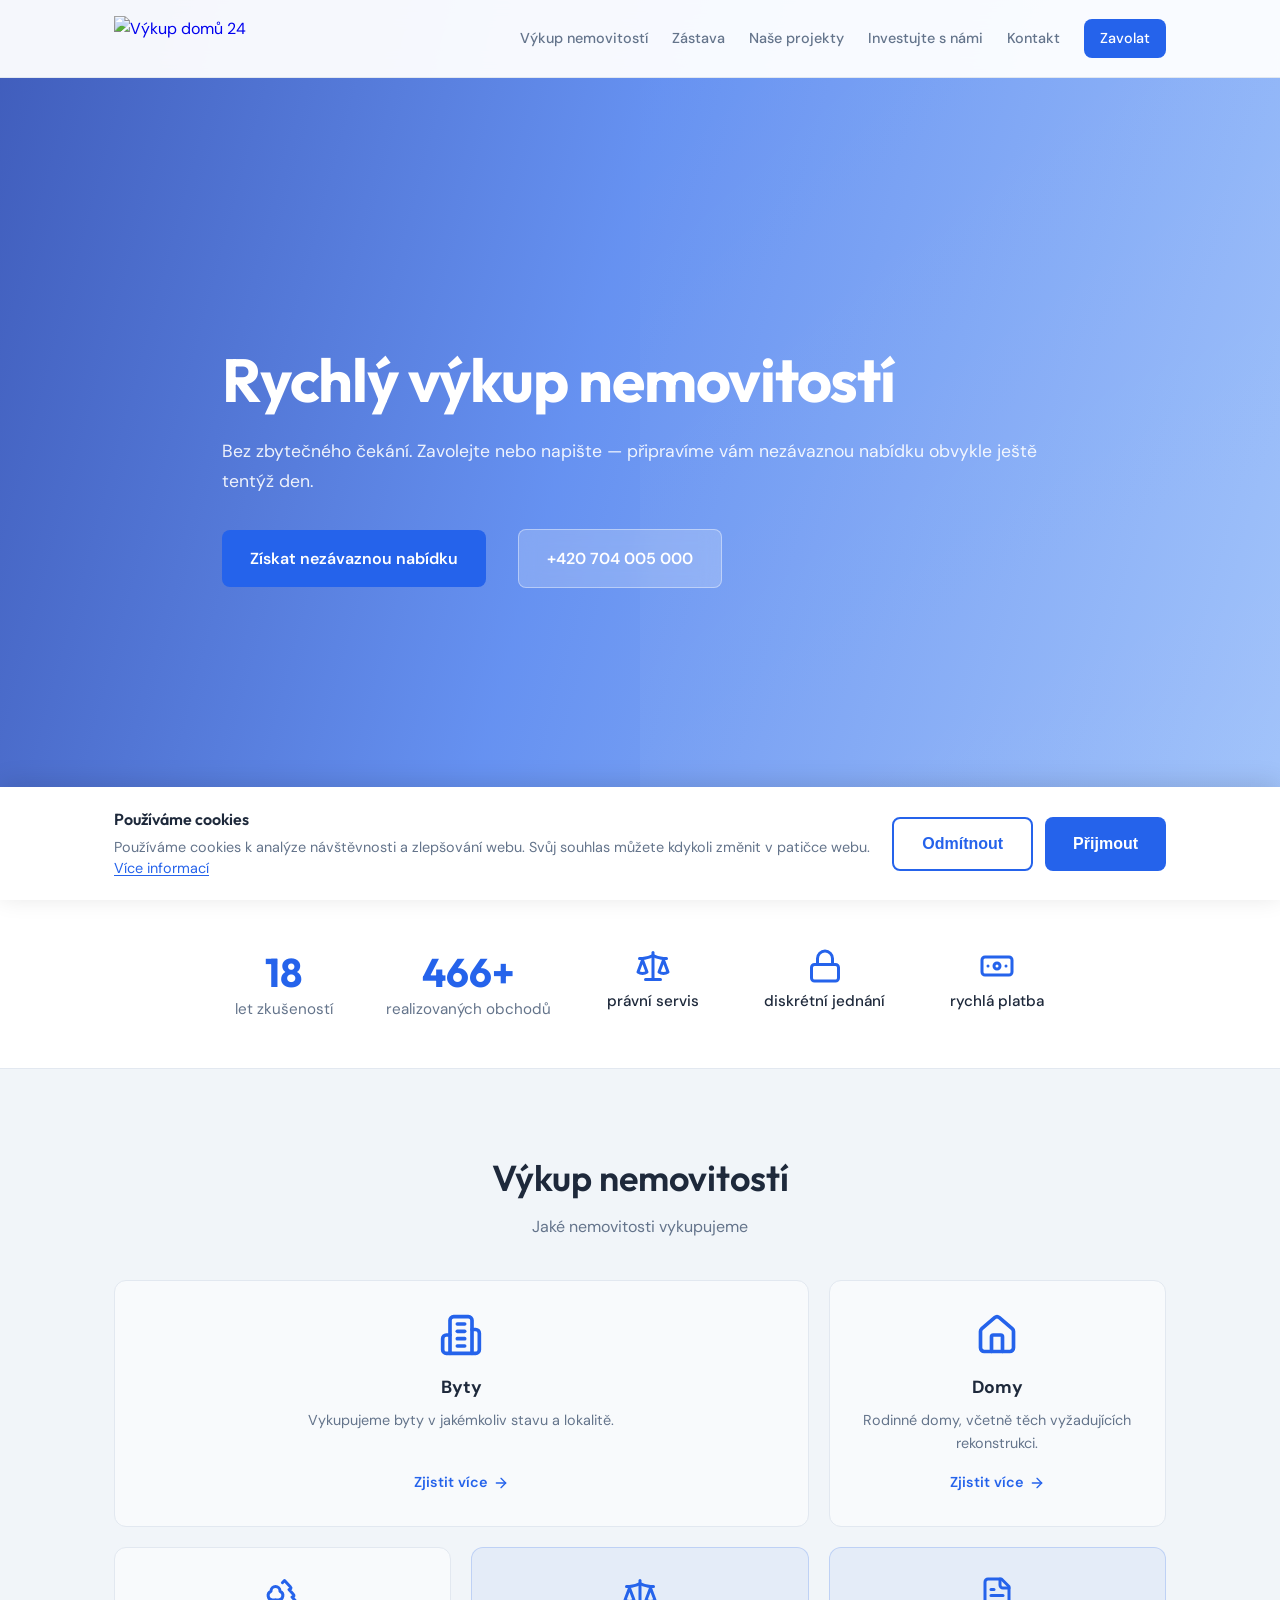
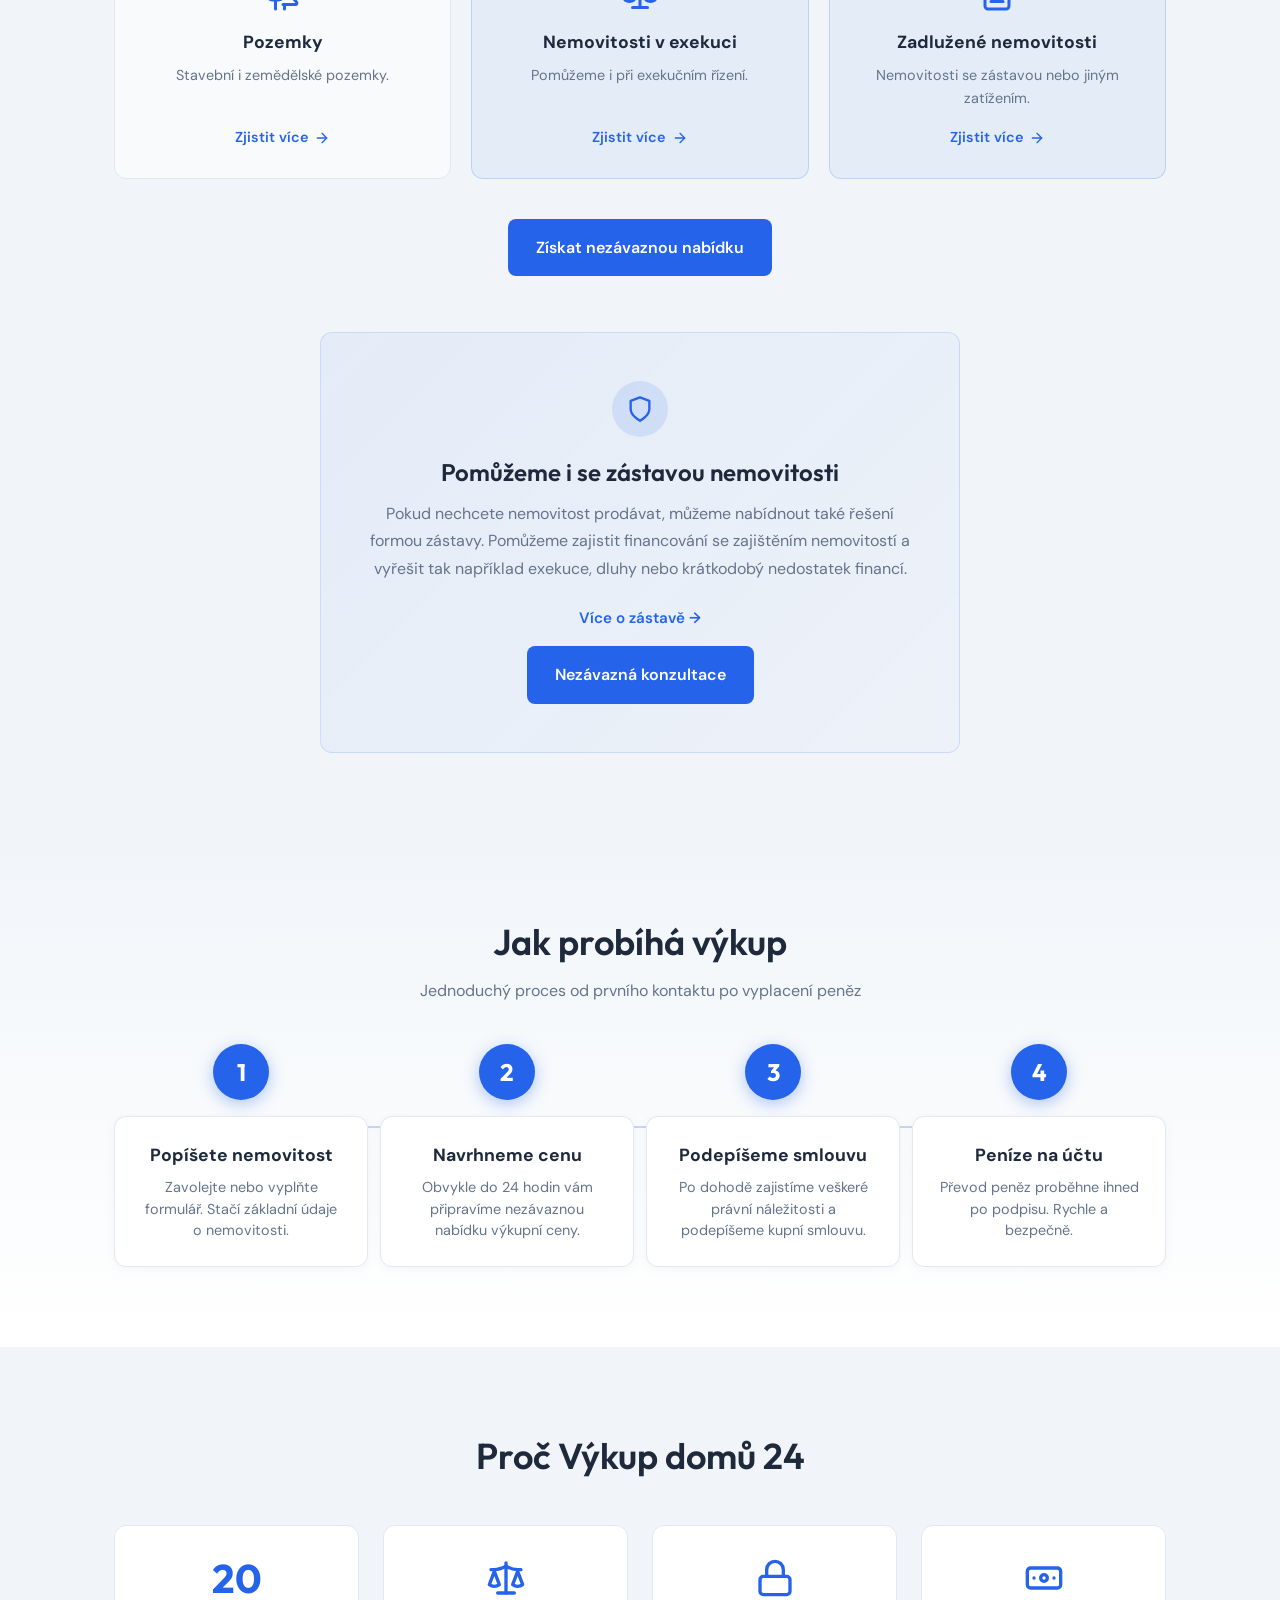
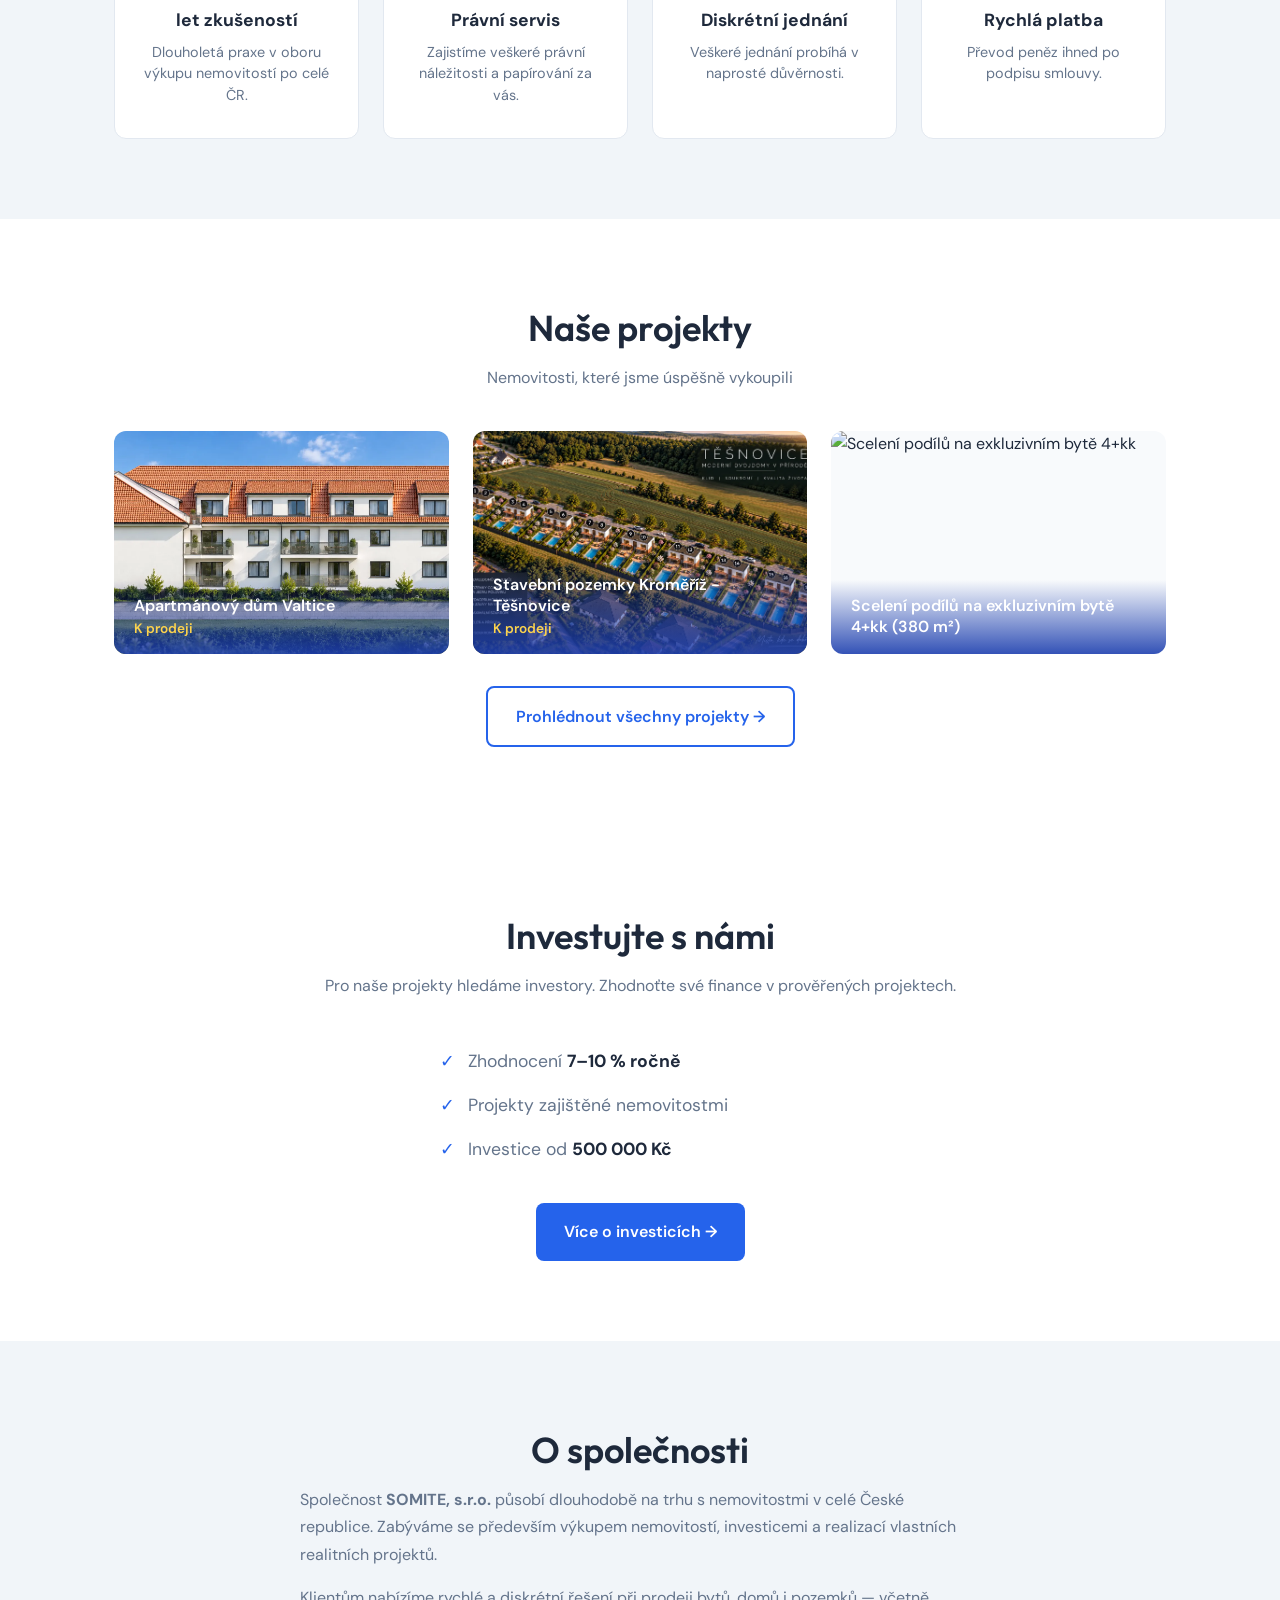
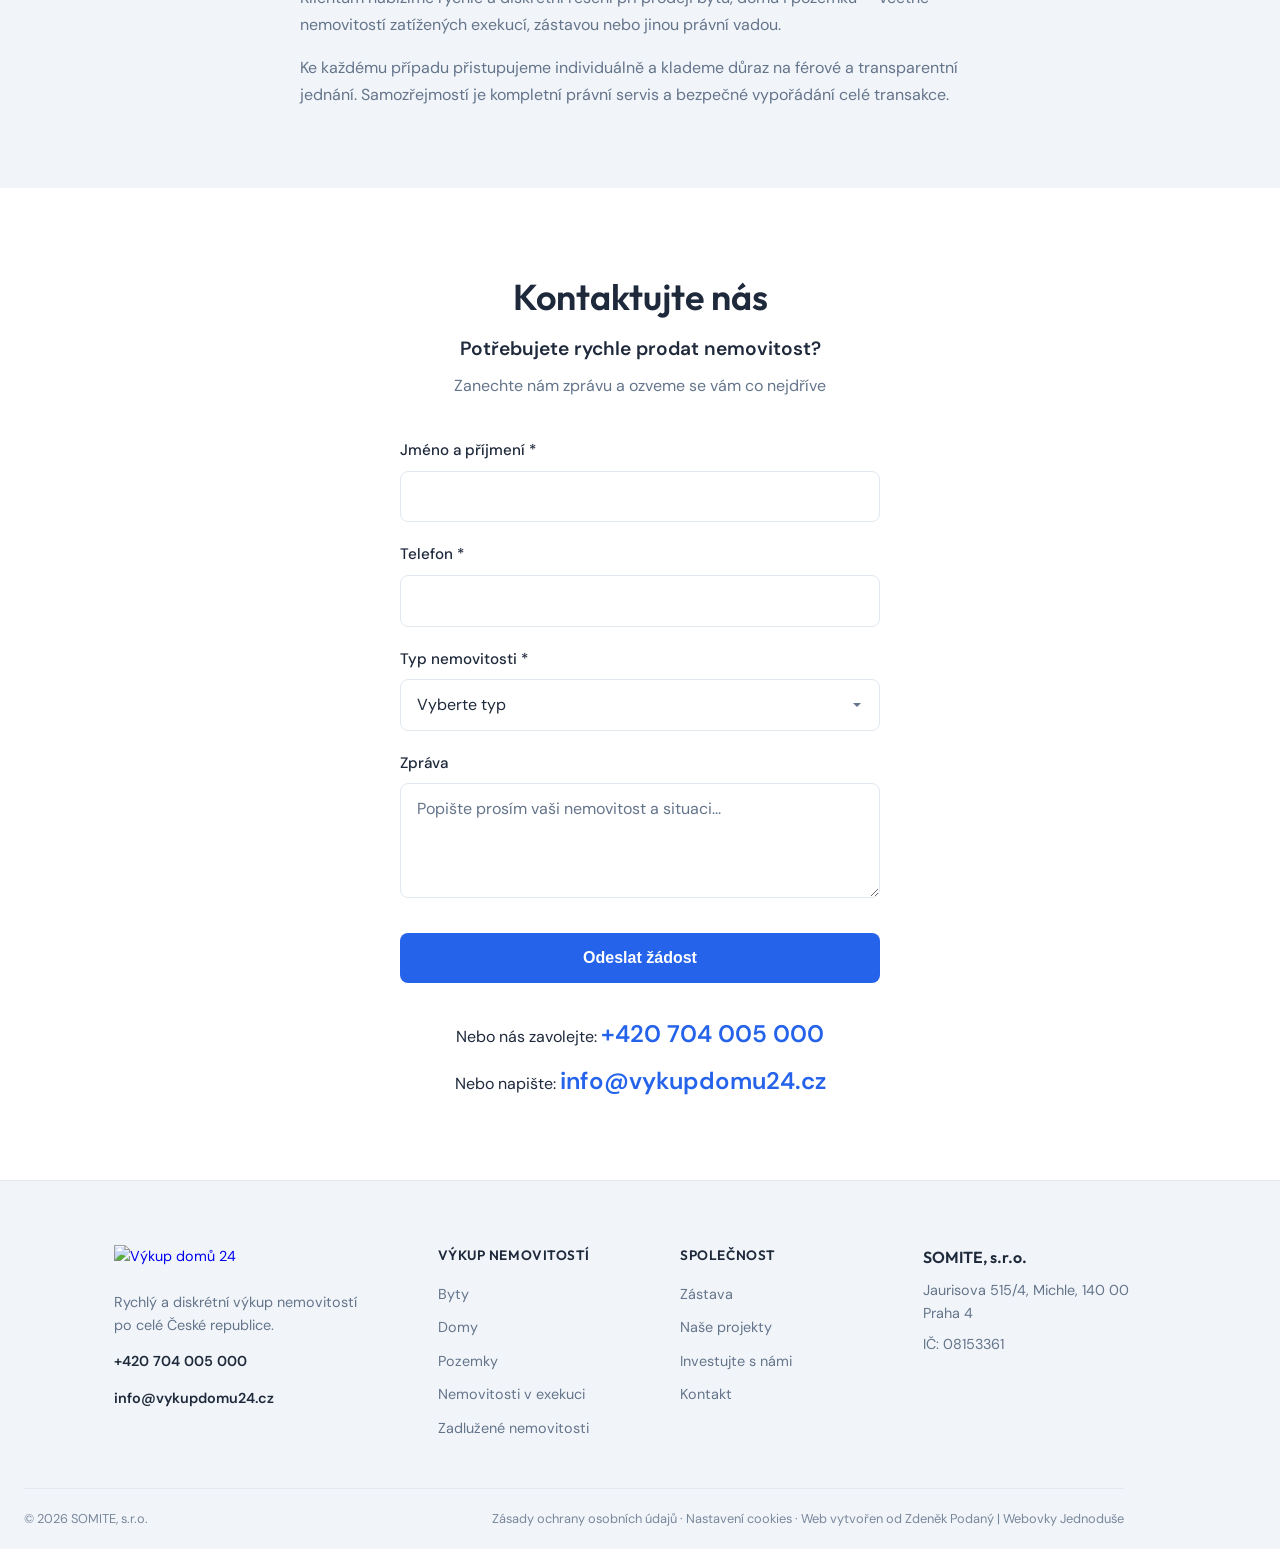
==== commit 7308e1e5: "enhance SEO on byty, exekuce and pozemky pages, add option to edit cookies settings, update footer l" ====
--- a/index.html
+++ b/index.html
@@ -12,6 +12,16 @@
       gtag('js', new Date());
       gtag('config', 'G-JQGGBW0WTH');
     </script>
+    <!-- Vercel Analytics -->
+    <script>
+      window.va = window.va || function () { (window.vaq = window.vaq || []).push(arguments); };
+    </script>
+    <script defer src="/_vercel/insights/script.js"></script>
+    <!-- Vercel Speed Insights -->
+    <script>
+      window.si = window.si || function () { (window.siq = window.siq || []).push(arguments); };
+    </script>
+    <script defer src="/_vercel/speed-insights/script.js"></script>
     <title>Rychlý výkup nemovitostí | Výkup domů 24</title>
     <meta name="description" content="Rychlý výkup nemovitostí včetně bytů, domů a pozemků. Pomůžeme i s exekucí, zástavou nebo právní vadou. Bez zbytečného čekání. Zavolejte nebo napište — nezávazná nabídka obvykle tentýž den.">
     <meta property="og:type" content="website">
@@ -61,7 +71,7 @@
     <div class="nav-overlay" aria-hidden="true"></div>
     <header class="header">
         <div class="container">
-            <a href="index.html" class="logo"><img src="img/logo.svg" alt="Výkup domů 24" class="logo-img logo-img--desktop"><img src="img/weblogo-mobile.svg" alt="Výkup domů 24" class="logo-img logo-img--mobile"></a>
+            <a href="/" class="logo"><img src="img/logo.svg" alt="Výkup domů 24" class="logo-img logo-img--desktop"><img src="img/weblogo-mobile.svg" alt="Výkup domů 24" class="logo-img logo-img--mobile"></a>
             <a href="tel:+420739602598" class="nav-phone-mobile" aria-label="Zavolat">Zavolat</a>
             <button class="nav-burger" aria-label="Otevřít menu" aria-expanded="false">
                 <span></span>
@@ -340,7 +350,35 @@
     </main>
 
     <footer class="footer">
-        <div class="container footer-inner">
+        <div class="container footer-grid">
+            <div class="footer-brand">
+                <a href="/" class="logo"><img src="img/logo.svg" alt="Výkup domů 24" class="footer-logo-img"></a>
+                <p class="footer-tagline">Rychlý a diskrétní výkup nemovitostí po celé České republice.</p>
+                <a href="tel:+420704005000" class="footer-phone">+420 704 005 000</a>
+                <a href="mailto:info@vykupdomu24.cz" class="footer-email">info@vykupdomu24.cz</a>
+            </div>
+
+            <nav class="footer-nav" aria-label="Výkup nemovitostí">
+                <p class="footer-nav-title">Výkup nemovitostí</p>
+                <ul class="footer-nav-list">
+                    <li><a href="vykup/byty.html">Byty</a></li>
+                    <li><a href="vykup/domy.html">Domy</a></li>
+                    <li><a href="vykup/pozemky.html">Pozemky</a></li>
+                    <li><a href="vykup/exekuce.html">Nemovitosti v exekuci</a></li>
+                    <li><a href="vykup/zadluzené.html">Zadlužené nemovitosti</a></li>
+                </ul>
+            </nav>
+
+            <nav class="footer-nav" aria-label="Společnost">
+                <p class="footer-nav-title">Společnost</p>
+                <ul class="footer-nav-list">
+                    <li><a href="zastava.html">Zástava</a></li>
+                    <li><a href="projekty.html">Naše projekty</a></li>
+                    <li><a href="investice.html">Investujte s námi</a></li>
+                    <li><a href="index.html#kontakt">Kontakt</a></li>
+                </ul>
+            </nav>
+
             <div class="footer-company">
                 <p class="footer-name">SOMITE, s.r.o.</p>
                 <address class="footer-address">
@@ -349,14 +387,17 @@
                 <p class="footer-id">IČ: <a href="https://ares.gov.cz/ekonomicke-subjekty/res/08153361" target="_blank" rel="noopener noreferrer" title="Ověřit v registru ARES">08153361</a></p>
             </div>
         </div>
-        <p class="footer-bottom">© 2026 SOMITE, s.r.o. · <a href="soukromi.html">Zásady ochrany osobních údajů</a> · <a href="https://zdenekpodany.cz" target="_blank" rel="noopener noreferrer">Web vytvořen od Zdeněk Podaný | Webovky Jednoduše</a></p>
+        <div class="container footer-bottom">
+            <p class="footer-copyright">© 2026 SOMITE, s.r.o.</p>
+            <p class="footer-legal"><a href="soukromi.html">Zásady ochrany osobních údajů</a> · <button type="button" class="js-cookie-settings">Nastavení cookies</button> · <a href="https://zdenekpodany.cz" target="_blank" rel="noopener noreferrer">Web vytvořen od Zdeněk Podaný | Webovky Jednoduše</a></p>
+        </div>
     </footer>
 
     <div id="cookieBar" class="cookie-bar" role="dialog" aria-labelledby="cookieBarTitle" aria-describedby="cookieBarDesc" aria-live="polite">
         <div class="cookie-bar-inner container">
             <div class="cookie-bar-content">
                 <h2 id="cookieBarTitle" class="cookie-bar-title">Používáme cookies</h2>
-                <p id="cookieBarDesc" class="cookie-bar-text">Používáme cookies k analýze návštěvnosti a zlepšování webu. Svůj souhlas můžete kdykoli změnit v nastavení prohlížeče. <a href="soukromi.html">Více informací</a></p>
+                <p id="cookieBarDesc" class="cookie-bar-text">Používáme cookies k analýze návštěvnosti a zlepšování webu. Svůj souhlas můžete kdykoli změnit v patičce webu. <a href="soukromi.html">Více informací</a></p>
             </div>
             <div class="cookie-bar-actions">
                 <button type="button" class="btn btn-outline cookie-bar-btn" data-action="reject" aria-label="Odmítnout cookies">Odmítnout</button>
--- a/styles.css
+++ b/styles.css
@@ -1253,21 +1253,76 @@
 .footer {
     background: var(--color-surface-alt);
     color: var(--color-text-muted);
-    padding: 2.5rem 1.5rem 0;
+    padding: 4rem 1.5rem 0;
     font-size: 0.9rem;
     border-top: 1px solid var(--color-border);
 }
 
-.footer-inner {
-    display: flex;
-    flex-wrap: wrap;
-    justify-content: center;
-    align-items: center;
-    gap: 1.5rem;
-}
-
-.footer-company {
-    text-align: center;
+.footer-grid {
+    display: grid;
+    grid-template-columns: 1.4fr 1fr 1fr 1.2fr;
+    gap: 2.5rem;
+    padding-bottom: 3rem;
+}
+
+.footer-brand {
+    display: flex;
+    flex-direction: column;
+    align-items: flex-start;
+    gap: 0.85rem;
+}
+
+.footer-logo-img {
+    height: 2rem;
+    display: block;
+}
+
+.footer-tagline {
+    line-height: 1.6;
+    max-width: 26ch;
+    margin: 0;
+}
+
+.footer-phone,
+.footer-email {
+    color: var(--color-text);
+    font-weight: 600;
+    text-decoration: none;
+    transition: color 0.2s;
+}
+
+.footer-phone:hover,
+.footer-email:hover {
+    color: var(--color-accent);
+}
+
+.footer-nav-title {
+    font-family: var(--font-display);
+    font-weight: 600;
+    font-size: 0.85rem;
+    text-transform: uppercase;
+    letter-spacing: 0.04em;
+    color: var(--color-text);
+    margin: 0 0 1rem;
+}
+
+.footer-nav-list {
+    list-style: none;
+    margin: 0;
+    padding: 0;
+    display: flex;
+    flex-direction: column;
+    gap: 0.65rem;
+}
+
+.footer-nav-list a {
+    color: var(--color-text-muted);
+    text-decoration: none;
+    transition: color 0.2s;
+}
+
+.footer-nav-list a:hover {
+    color: var(--color-accent);
 }
 
 .footer-name {
@@ -1302,15 +1357,24 @@
 }
 
 .footer-bottom {
+    display: flex;
+    flex-wrap: wrap;
+    justify-content: space-between;
+    align-items: center;
+    gap: 0.5rem 1.5rem;
     font-size: 0.8rem;
     color: var(--color-text-muted);
     opacity: 0.85;
-    text-align: center;
-    padding: 1.25rem 1.5rem;
+    padding: 1.25rem 0;
     margin: 0;
     border-top: 1px solid var(--color-border);
 }
 
+.footer-copyright,
+.footer-legal {
+    margin: 0;
+}
+
 .footer-bottom a {
     color: var(--color-text-muted);
     text-decoration: none;
@@ -1321,13 +1385,39 @@
     color: var(--color-accent);
 }
 
-@media (min-width: 641px) {
-    .footer-inner {
+.footer-bottom button {
+    background: none;
+    border: none;
+    padding: 0;
+    font: inherit;
+    color: var(--color-text-muted);
+    text-decoration: none;
+    cursor: pointer;
+    transition: color 0.2s;
+}
+
+.footer-bottom button:hover {
+    color: var(--color-accent);
+}
+
+@media (max-width: 900px) {
+    .footer-grid {
+        grid-template-columns: 1fr 1fr;
+    }
+
+    .footer-brand {
+        grid-column: 1 / -1;
+    }
+}
+
+@media (max-width: 560px) {
+    .footer-grid {
+        grid-template-columns: 1fr;
+        gap: 2rem;
+    }
+
+    .footer-bottom {
         justify-content: flex-start;
-    }
-
-    .footer-company {
-        text-align: left;
     }
 }
 
@@ -1404,6 +1494,118 @@
 .page-subtitle {
     font-size: 1.1rem;
     color: var(--color-text-muted);
+}
+
+/* Property landing hero (split) */
+.page-hero--split {
+    padding: 3.5rem 0 3rem;
+}
+
+.page-hero-grid {
+    display: grid;
+    grid-template-columns: 1.3fr 1fr;
+    align-items: center;
+    gap: 2.5rem;
+}
+
+.page-hero-grid .page-title,
+.page-hero-grid .page-subtitle {
+    text-align: left;
+}
+
+.page-hero-highlights {
+    display: flex;
+    flex-wrap: wrap;
+    gap: 0.75rem 1.5rem;
+    margin-top: 1.5rem;
+}
+
+.page-hero-highlight {
+    display: inline-flex;
+    align-items: center;
+    gap: 0.5rem;
+    font-size: 0.9rem;
+    font-weight: 600;
+    color: var(--color-text);
+}
+
+.page-hero-highlight svg {
+    flex-shrink: 0;
+    color: var(--color-accent);
+}
+
+.page-hero-visual {
+    position: relative;
+    display: flex;
+    align-items: center;
+    justify-content: center;
+    aspect-ratio: 1;
+    max-width: 280px;
+    margin: 0 auto;
+}
+
+.page-hero-visual::before {
+    content: "";
+    position: absolute;
+    inset: 0;
+    border-radius: 50%;
+    border: 1px solid var(--color-border);
+    background: var(--color-surface);
+}
+
+.page-hero-visual-glow {
+    position: absolute;
+    inset: 8%;
+    border-radius: 50%;
+    background: radial-gradient(circle, rgba(37, 99, 235, 0.16), rgba(37, 99, 235, 0) 70%);
+}
+
+.page-hero-visual-icon {
+    position: relative;
+    width: 55%;
+    height: 55%;
+    color: var(--color-accent);
+}
+
+@media (max-width: 768px) {
+    .page-hero-grid {
+        grid-template-columns: 1fr;
+        gap: 2rem;
+    }
+
+    .page-hero-grid .page-title,
+    .page-hero-grid .page-subtitle {
+        text-align: center;
+    }
+
+    .page-hero-highlights {
+        justify-content: center;
+    }
+
+    .page-hero-visual {
+        order: -1;
+        max-width: 160px;
+    }
+}
+
+/* Scroll reveal */
+.reveal {
+    opacity: 0;
+    transform: translateY(18px);
+    transition: opacity 0.6s ease, transform 0.6s ease;
+}
+
+.reveal.is-visible {
+    opacity: 1;
+    transform: none;
+}
+
+@media (prefers-reduced-motion: reduce) {
+    .reveal {
+        opacity: 1;
+        transform: none;
+        transition: none;
+    }
 }
 
 /* 404 page */
@@ -1778,6 +1980,13 @@
     margin-top: 0;
 }
 
+.privacy-updated {
+    font-size: 0.85rem;
+    color: var(--color-text-muted);
+    font-style: italic;
+    margin-bottom: 1.5rem;
+}
+
 .privacy-content p {
     color: var(--color-text-muted);
     margin-bottom: 1rem;
@@ -1805,6 +2014,33 @@
     border: none;
     border-top: 1px solid var(--color-border);
     margin: 2rem 0;
+}
+
+.privacy-table-wrap {
+    overflow-x: auto;
+    margin: 0.5rem 0 1.25rem;
+}
+
+.privacy-table {
+    width: 100%;
+    border-collapse: collapse;
+    font-size: 0.9rem;
+}
+
+.privacy-table th,
+.privacy-table td {
+    text-align: left;
+    padding: 0.6rem 0.75rem;
+    border-bottom: 1px solid var(--color-border);
+    color: var(--color-text-muted);
+    vertical-align: top;
+}
+
+.privacy-table th {
+    font-family: var(--font-display);
+    font-weight: 600;
+    color: var(--color-text);
+    white-space: nowrap;
 }
 
 .invest-intro {
@@ -1924,11 +2160,18 @@
 
 .faq-item {
     border-bottom: 1px solid var(--color-border);
-    padding: 1.25rem 0;
+    padding: 1.25rem 0 1.25rem 1rem;
+    border-left: 2px solid transparent;
+    transition: border-color 0.2s ease, background-color 0.2s ease;
 }
 
 .faq-item:first-child {
     padding-top: 0;
+}
+
+.faq-item:hover {
+    border-left-color: var(--color-accent);
+    background: rgba(37, 99, 235, 0.03);
 }
 
 .faq-question {
